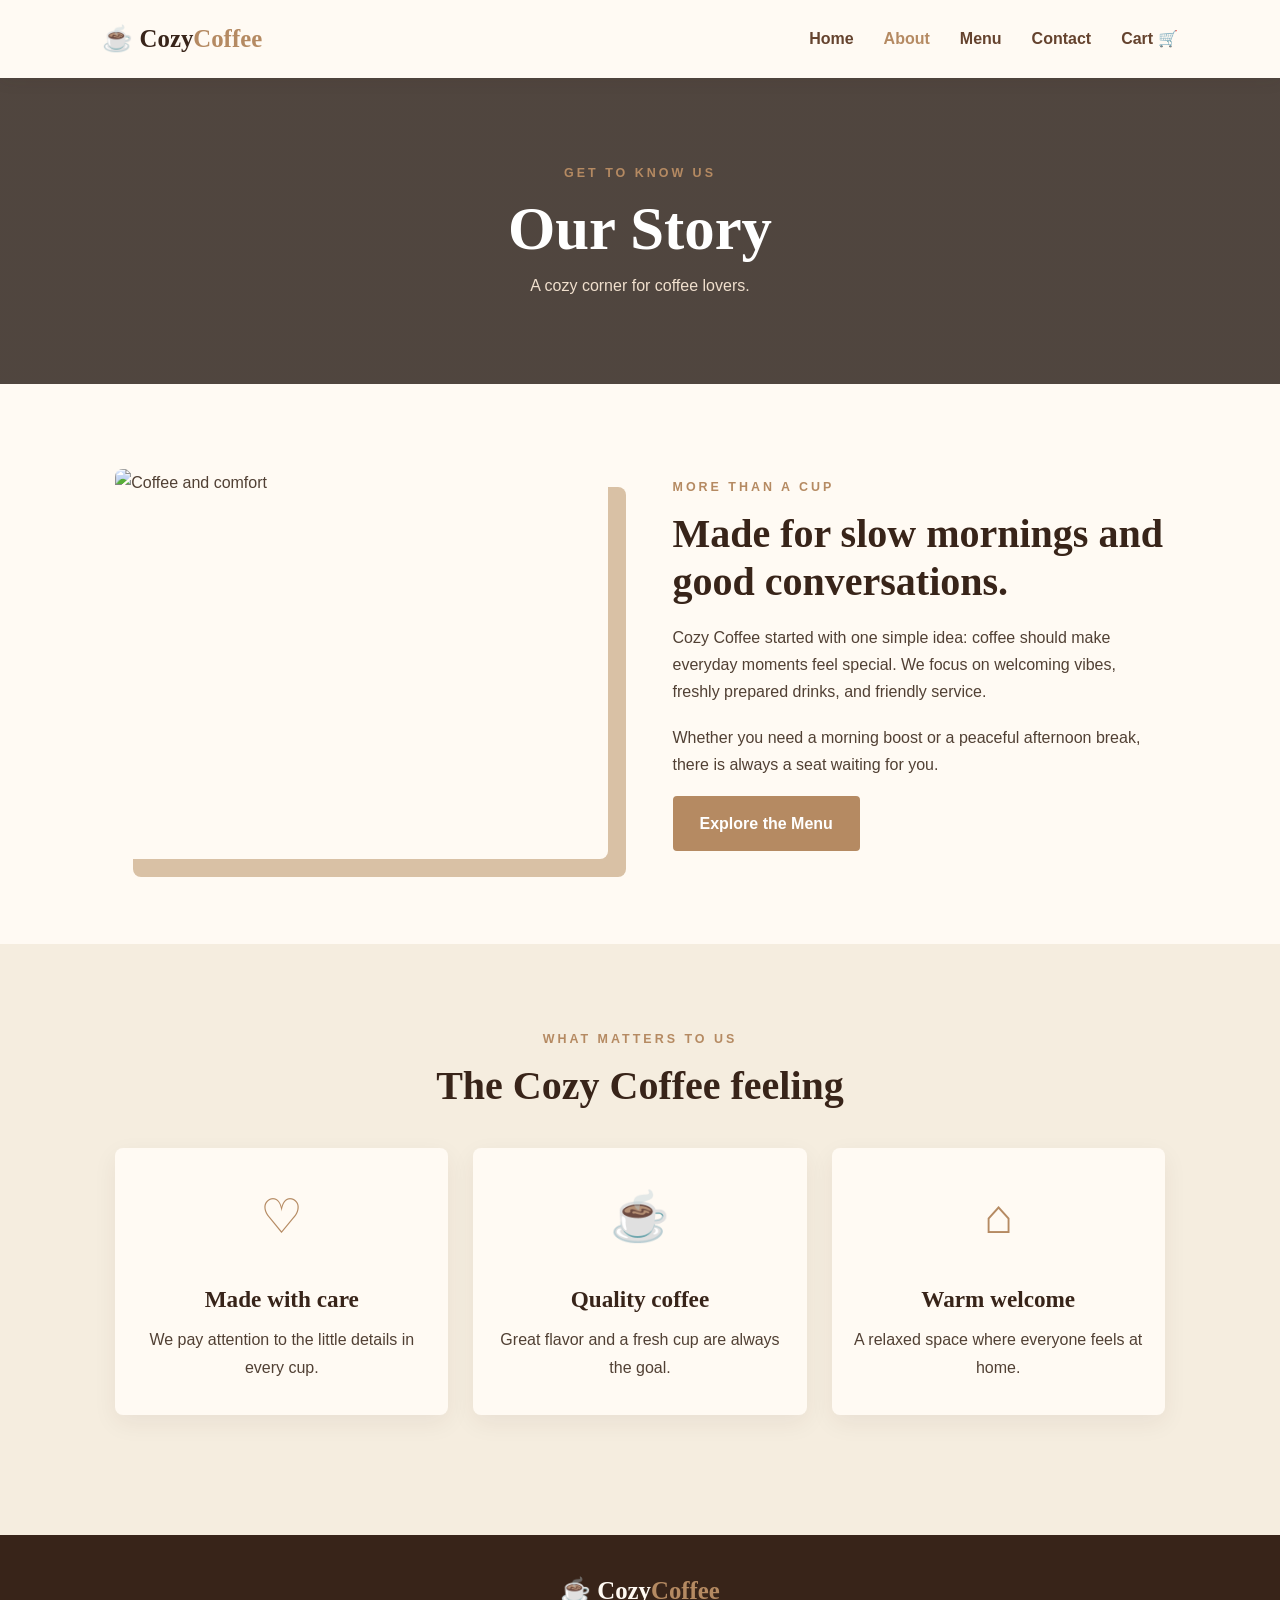
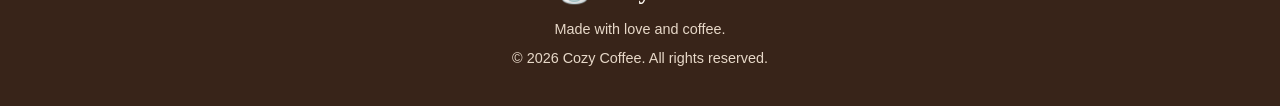
==== about.html @ d35c2334 "Add files via upload" ====
<!DOCTYPE html><html lang="en"><head><meta charset="UTF-8"><meta name="viewport" content="width=device-width, initial-scale=1.0"><title>About | Cozy Coffee</title><link rel="stylesheet" href="style.css"><script src="script.js" defer></script></head><body><header class="site-header"><a class="logo" href="index.html">☕ Cozy<span>Coffee</span></a><button class="menu-btn" id="menuBtn" aria-label="Open menu" aria-expanded="false">☰</button><nav class="nav-links" id="navLinks"><a href="index.html">Home</a><a class="active" href="about.html">About</a><a href="services.html">Menu</a><a href="contact.html">Contact</a><a href="cart.html">Cart 🛒</a></nav></header><main><section class="page-hero"><p class="eyebrow">GET TO KNOW US</p><h1>Our Story</h1><p>A cozy corner for coffee lovers.</p></section><section class="section about-preview"><div class="image-frame"><img src="images/coffee-shop.jpg" alt="Coffee and comfort"></div><div><p class="eyebrow">MORE THAN A CUP</p><h2>Made for slow mornings and good conversations.</h2><p>Cozy Coffee started with one simple idea: coffee should make everyday moments feel special. We focus on welcoming vibes, freshly prepared drinks, and friendly service.</p><p>Whether you need a morning boost or a peaceful afternoon break, there is always a seat waiting for you.</p><a class="btn" href="services.html">Explore the Menu</a></div></section><section class="section values"><div class="section-heading"><p class="eyebrow">WHAT MATTERS TO US</p><h2>The Cozy Coffee feeling</h2></div><div class="cards"><article class="coffee-card value-card"><div class="value-icon">♡</div><div class="card-body"><h3>Made with care</h3><p>We pay attention to the little details in every cup.</p></div></article><article class="coffee-card value-card"><div class="value-icon">☕</div><div class="card-body"><h3>Quality coffee</h3><p>Great flavor and a fresh cup are always the goal.</p></div></article><article class="coffee-card value-card"><div class="value-icon">⌂</div><div class="card-body"><h3>Warm welcome</h3><p>A relaxed space where everyone feels at home.</p></div></article></div></section></main><footer class="footer"><a class="logo" href="index.html">☕ Cozy<span>Coffee</span></a><p>Made with love and coffee.</p><p>© <span class="year"></span> Cozy Coffee. All rights reserved.</p></footer></body></html>
---- style.css ----
*{box-sizing:border-box;margin:0;padding:0} :root{--dark:#382419;--brown:#65432e;--coffee:#896548;--caramel:#b58a62;--latte:#d9c1a5;--cream:#f5eddf;--white:#fffaf3;--text:#514034}html{scroll-behavior:smooth}body{font-family:Arial,Helvetica,sans-serif;background:var(--white);color:var(--text);line-height:1.7}.site-header{height:78px;padding:0 8%;display:flex;align-items:center;justify-content:space-between;background:var(--white);position:sticky;top:0;z-index:10;box-shadow:0 3px 16px #38241912}.logo{font-family:Georgia,serif;font-size:1.55rem;font-weight:bold;color:var(--dark);text-decoration:none}.logo span{color:var(--caramel)}.nav-links{display:flex;gap:30px}.nav-links a{color:var(--brown);text-decoration:none;font-weight:600;transition:.2s}.nav-links a:hover,.nav-links a.active{color:var(--caramel)}.menu-btn{display:none;border:0;background:none;color:var(--dark);font-size:1.8rem;cursor:pointer}.hero{min-height:590px;position:relative;overflow:hidden;background:#382419;display:flex;align-items:center;padding:70px 10%;color:#fffaf3}.hero::before{content:'';position:absolute;inset:0;background:linear-gradient(90deg,#21150fdb,#21150f45);z-index:1}.hero-image{position:absolute;inset:0;width:100%;height:100%;object-fit:cover;object-position:center;display:block}.hero-content{position:relative;z-index:2;max-width:600px}.eyebrow{color:var(--caramel);font-weight:bold;letter-spacing:3px;font-size:.78rem;margin-bottom:12px}.hero h1,.page-hero h1{font-family:Georgia,serif;font-size:clamp(3rem,7vw,5.4rem);line-height:1.08;margin-bottom:22px}.hero-content>p:not(.eyebrow){font-size:1.1rem;max-width:450px;margin-bottom:28px;color:#f5e9db}.btn{display:inline-block;background:var(--caramel);color:#fff;text-decoration:none;border:2px solid var(--caramel);padding:12px 25px;border-radius:4px;font-weight:bold;cursor:pointer;transition:.2s}.btn:hover{background:var(--brown);border-color:var(--brown);transform:translateY(-2px)}.section{padding:85px 9%;}.about-preview{display:grid;grid-template-columns:1fr 1fr;gap:65px;align-items:center}.image-frame{height:390px;overflow:hidden;border-radius:8px;box-shadow:18px 18px 0 var(--latte)}.image-frame img{width:100%;height:100%;object-fit:cover}.about-preview h2,.section-heading h2,.contact-strip h2,.contact-info h2{font-family:Georgia,serif;font-size:2.5rem;color:var(--dark);line-height:1.2;margin-bottom:18px}.about-preview p:not(.eyebrow){margin-bottom:18px}.text-link{color:var(--brown);font-weight:bold;text-decoration:none;border-bottom:1px solid var(--caramel)}.menu-section{background:var(--cream);text-align:center}.section-heading{text-align:center;margin-bottom:38px}.section-heading>p:last-child{margin-top:8px}.cards{display:grid;grid-template-columns:repeat(3,1fr);gap:25px;margin-bottom:35px}.coffee-card{background:var(--white);border-radius:8px;overflow:hidden;text-align:left;box-shadow:0 8px 25px #38241910;transition:.25s}.coffee-card:hover{transform:translateY(-6px);box-shadow:0 13px 30px #3824191c}.coffee-card img{width:100%;height:220px;object-fit:cover;display:block}.card-body{padding:22px}.card-body h3{font-family:Georgia,serif;color:var(--dark);font-size:1.45rem;margin-bottom:7px}.card-body p{margin-bottom:12px}.card-body strong{color:var(--coffee);font-size:.9rem}.btn-outline{background:transparent;color:var(--brown)}.btn-outline:hover{color:white}.coffee-banner{min-height:330px;background:linear-gradient(#21150f9c,#21150f9c),url('images/coffee-shop.jpg') center/cover;display:flex;align-items:center;justify-content:center;text-align:center;color:white;padding:60px 20px}.coffee-banner h2{font-family:Georgia,serif;font-size:3rem;margin-bottom:8px}.coffee-banner p:last-child{color:#f5e9db}.contact-strip{padding:55px 9%;display:flex;align-items:center;justify-content:space-between;gap:25px;background:#eadbc8}.contact-strip h2{font-size:2rem;margin-bottom:5px}.contact-strip p{margin:0}.footer{background:var(--dark);color:#e7d8c8;text-align:center;padding:35px 20px}.footer .logo{color:var(--white)}.footer p{font-size:.9rem;margin-top:5px}.page-hero{background:linear-gradient(#21150fc9,#21150fc9),url('images/hero-coffee.jpg') center/cover;text-align:center;color:white;padding:85px 20px}.page-hero h1{font-size:3.8rem;margin-bottom:10px}.page-hero>p:last-child{color:#f0dfcd}.values{background:var(--cream)}.value-card{text-align:center;padding-top:28px}.value-icon{font-size:3rem;color:var(--caramel)}.menu-grid{grid-template-columns:repeat(3,1fr)}.contact-layout{display:grid;grid-template-columns:1fr 1fr;gap:55px;align-items:start}.contact-info img{width:100%;height:240px;object-fit:cover;border-radius:8px;margin-bottom:25px}.contact-info h2{font-size:2rem}.contact-form{background:var(--cream);padding:30px;border-radius:8px}.contact-form h2{font-family:Georgia,serif;color:var(--dark);font-size:2rem;margin-bottom:18px}.contact-form label{display:block;font-weight:bold;margin:12px 0 5px}.contact-form input,.contact-form textarea{width:100%;padding:12px;border:1px solid #cbb69e;border-radius:4px;background:var(--white);font:inherit;color:var(--text)}.contact-form input:focus,.contact-form textarea:focus{outline:2px solid var(--caramel);border-color:transparent}.contact-form .btn{margin-top:18px}.form-message{margin-top:12px;font-weight:bold}.form-note{font-size:.78rem;color:#806b58;margin-top:12px}.form-message.success{color:#426b3e}.form-message.error{color:#a23c2c}@media(max-width:800px){.site-header{padding:0 5%}.menu-btn{display:block}.nav-links{display:none;position:absolute;top:78px;left:0;width:100%;background:var(--white);padding:20px 5%;flex-direction:column;gap:15px;box-shadow:0 8px 15px #38241918}.nav-links.active{display:flex}.about-preview,.contact-layout{grid-template-columns:1fr;gap:40px}.cards,.menu-grid{grid-template-columns:repeat(2,1fr)}.hero{min-height:520px;padding:60px 7%}.section{padding:65px 7%}}@media(max-width:560px){.cards,.menu-grid{grid-template-columns:1fr}.hero{min-height:480px}.hero h1{font-size:3.3rem}.page-hero h1{font-size:2.8rem}.about-preview h2,.section-heading h2{font-size:2rem}.image-frame{height:280px}.contact-strip{align-items:flex-start;flex-direction:column}.coffee-banner h2{font-size:2.4rem}.contact-form{padding:22px}}
/* Menu prices and shopping cart */
.price{display:block;color:var(--dark)!important;font-size:1.12rem!important;margin:12px 0 14px}
.add-cart-btn{font:inherit;font-size:.92rem;padding:10px 17px;width:100%}
.cart-section{display:grid;grid-template-columns:minmax(0,1.7fr) minmax(260px,1fr);gap:30px;align-items:start}
.cart-items{display:grid;gap:16px}
.cart-item{display:grid;grid-template-columns:105px 1fr auto;gap:18px;align-items:center;background:var(--cream);padding:16px;border-radius:8px}
.cart-item img{width:105px;height:95px;object-fit:cover;border-radius:6px}
.cart-item h3{font-family:Georgia,serif;color:var(--dark);font-size:1.2rem}
.cart-item p{margin:4px 0;color:var(--coffee);font-weight:bold}
.quantity-controls{display:flex;align-items:center;gap:10px;margin-top:8px}
.quantity-controls button,.remove-btn{border:1px solid var(--latte);background:var(--white);color:var(--dark);border-radius:4px;padding:4px 10px;cursor:pointer;font:inherit}
.remove-btn{color:#9b382b;margin-top:8px}
.cart-summary{background:var(--cream);padding:25px;border-radius:8px;position:sticky;top:100px}
.cart-summary h2{font-family:Georgia,serif;color:var(--dark);font-size:1.6rem;margin-bottom:18px}
.summary-line{display:flex;justify-content:space-between;gap:12px;padding:10px 0;border-bottom:1px solid var(--latte)}
.total-line{font-size:1.15rem;color:var(--dark);border:0;margin-top:8px}
.checkout-btn{width:100%;margin-top:14px}
.continue-link{display:block;text-align:center;color:var(--brown);margin-top:15px;font-weight:bold;text-decoration:none}
.empty-cart{text-align:center;background:var(--cream);padding:45px 20px;border-radius:8px}
.empty-cart h2{font-family:Georgia,serif;color:var(--dark);margin-bottom:8px}
.empty-cart .btn{margin-top:18px}
@media(max-width:800px){.cart-section{grid-template-columns:1fr}.cart-summary{position:static}}
@media(max-width:560px){.cart-item{grid-template-columns:78px 1fr;gap:12px}.cart-item img{width:78px;height:78px}.cart-item .item-actions{grid-column:2}}
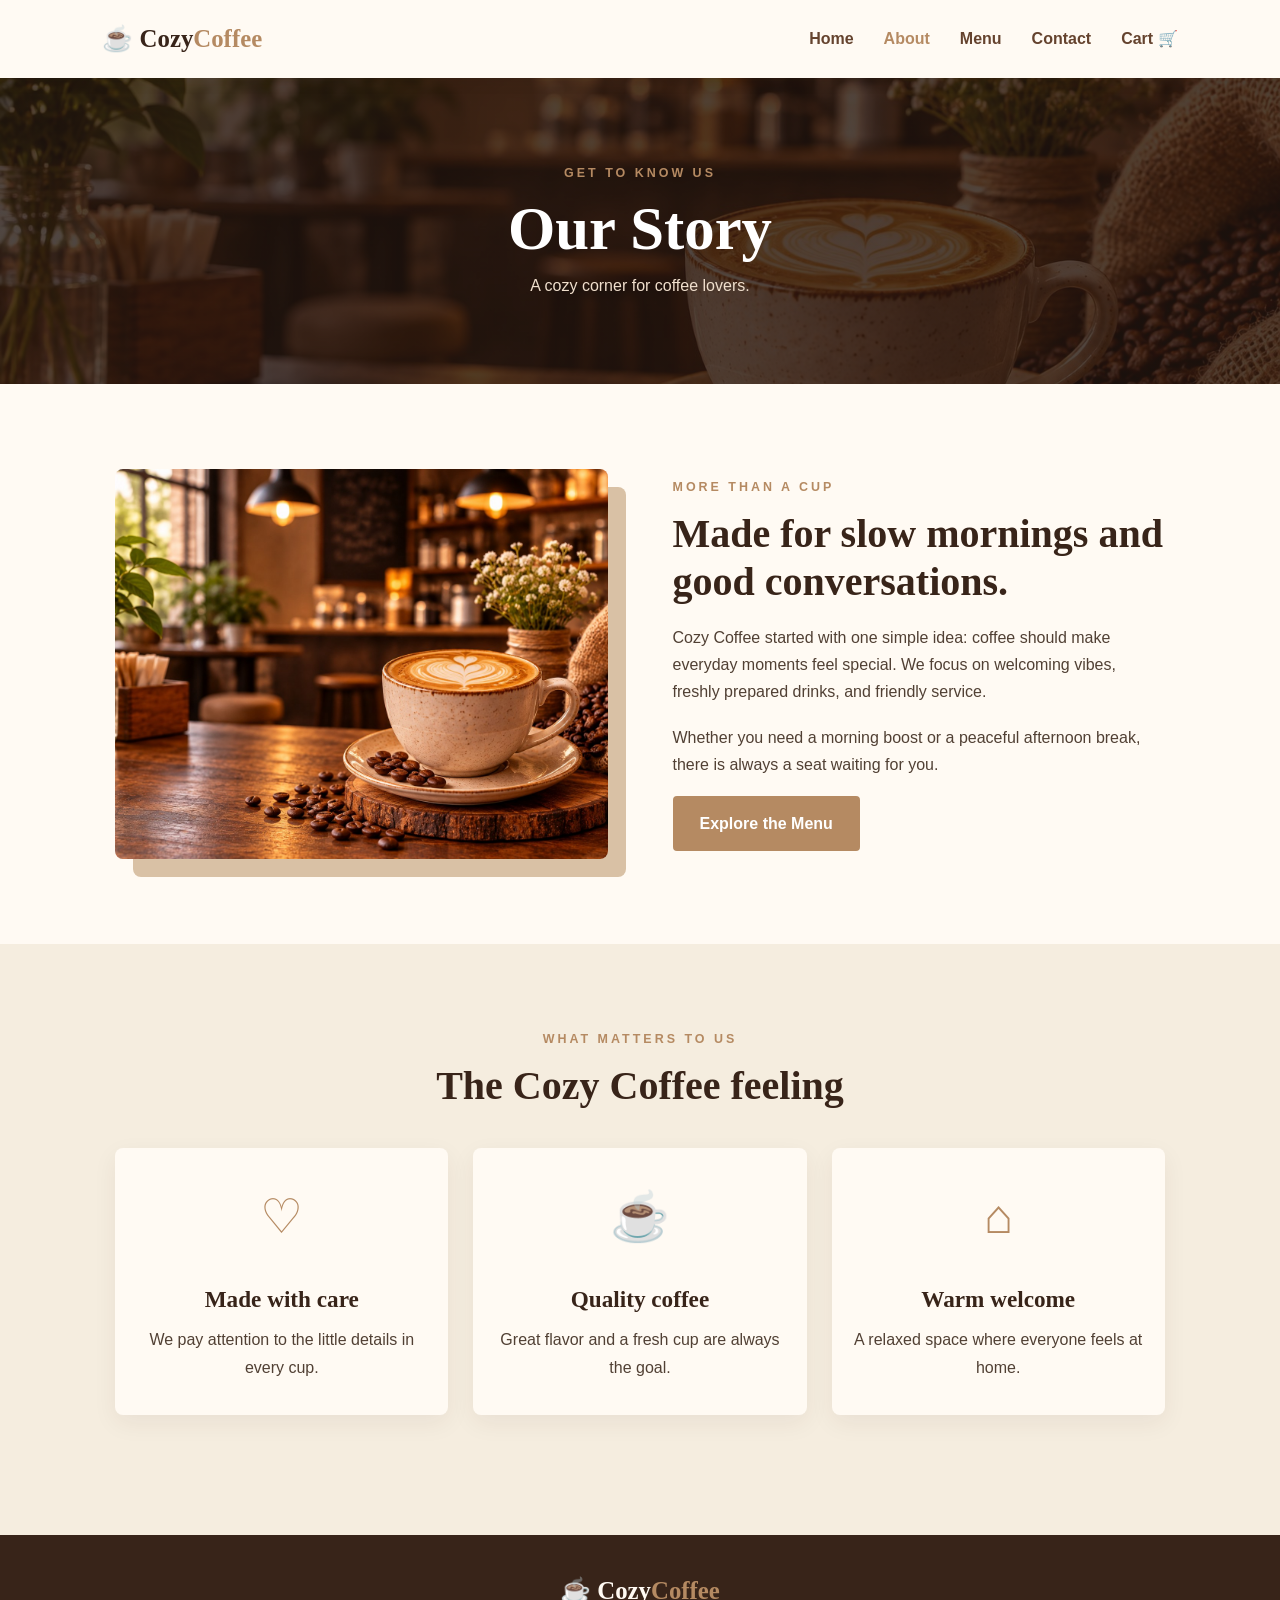
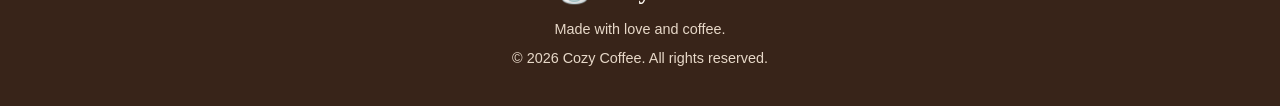
==== commit 345c0cc6: "Fix image source in about.html Updated image source in about.html for consistency." ====
--- a/about.html
+++ b/about.html
@@ -1 +1 @@
-<!DOCTYPE html><html lang="en"><head><meta charset="UTF-8"><meta name="viewport" content="width=device-width, initial-scale=1.0"><title>About | Cozy Coffee</title><link rel="stylesheet" href="style.css"><script src="script.js" defer></script></head><body><header class="site-header"><a class="logo" href="index.html">☕ Cozy<span>Coffee</span></a><button class="menu-btn" id="menuBtn" aria-label="Open menu" aria-expanded="false">☰</button><nav class="nav-links" id="navLinks"><a href="index.html">Home</a><a class="active" href="about.html">About</a><a href="services.html">Menu</a><a href="contact.html">Contact</a><a href="cart.html">Cart 🛒</a></nav></header><main><section class="page-hero"><p class="eyebrow">GET TO KNOW US</p><h1>Our Story</h1><p>A cozy corner for coffee lovers.</p></section><section class="section about-preview"><div class="image-frame"><img src="images/coffee-shop.jpg" alt="Coffee and comfort"></div><div><p class="eyebrow">MORE THAN A CUP</p><h2>Made for slow mornings and good conversations.</h2><p>Cozy Coffee started with one simple idea: coffee should make everyday moments feel special. We focus on welcoming vibes, freshly prepared drinks, and friendly service.</p><p>Whether you need a morning boost or a peaceful afternoon break, there is always a seat waiting for you.</p><a class="btn" href="services.html">Explore the Menu</a></div></section><section class="section values"><div class="section-heading"><p class="eyebrow">WHAT MATTERS TO US</p><h2>The Cozy Coffee feeling</h2></div><div class="cards"><article class="coffee-card value-card"><div class="value-icon">♡</div><div class="card-body"><h3>Made with care</h3><p>We pay attention to the little details in every cup.</p></div></article><article class="coffee-card value-card"><div class="value-icon">☕</div><div class="card-body"><h3>Quality coffee</h3><p>Great flavor and a fresh cup are always the goal.</p></div></article><article class="coffee-card value-card"><div class="value-icon">⌂</div><div class="card-body"><h3>Warm welcome</h3><p>A relaxed space where everyone feels at home.</p></div></article></div></section></main><footer class="footer"><a class="logo" href="index.html">☕ Cozy<span>Coffee</span></a><p>Made with love and coffee.</p><p>© <span class="year"></span> Cozy Coffee. All rights reserved.</p></footer></body></html>+<!DOCTYPE html><html lang="en"><head><meta charset="UTF-8"><meta name="viewport" content="width=device-width, initial-scale=1.0"><title>About | Cozy Coffee</title><link rel="stylesheet" href="style.css"><script src="script.js" defer></script></head><body><header class="site-header"><a class="logo" href="index.html">☕ Cozy<span>Coffee</span></a><button class="menu-btn" id="menuBtn" aria-label="Open menu" aria-expanded="false">☰</button><nav class="nav-links" id="navLinks"><a href="index.html">Home</a><a class="active" href="about.html">About</a><a href="services.html">Menu</a><a href="contact.html">Contact</a><a href="cart.html">Cart 🛒</a></nav></header><main><section class="page-hero"><p class="eyebrow">GET TO KNOW US</p><h1>Our Story</h1><p>A cozy corner for coffee lovers.</p></section><section class="section about-preview"><div class="image-frame"><img src="coffee-shop.jpg" alt="Coffee and comfort"></div><div><p class="eyebrow">MORE THAN A CUP</p><h2>Made for slow mornings and good conversations.</h2><p>Cozy Coffee started with one simple idea: coffee should make everyday moments feel special. We focus on welcoming vibes, freshly prepared drinks, and friendly service.</p><p>Whether you need a morning boost or a peaceful afternoon break, there is always a seat waiting for you.</p><a class="btn" href="services.html">Explore the Menu</a></div></section><section class="section values"><div class="section-heading"><p class="eyebrow">WHAT MATTERS TO US</p><h2>The Cozy Coffee feeling</h2></div><div class="cards"><article class="coffee-card value-card"><div class="value-icon">♡</div><div class="card-body"><h3>Made with care</h3><p>We pay attention to the little details in every cup.</p></div></article><article class="coffee-card value-card"><div class="value-icon">☕</div><div class="card-body"><h3>Quality coffee</h3><p>Great flavor and a fresh cup are always the goal.</p></div></article><article class="coffee-card value-card"><div class="value-icon">⌂</div><div class="card-body"><h3>Warm welcome</h3><p>A relaxed space where everyone feels at home.</p></div></article></div></section></main><footer class="footer"><a class="logo" href="index.html">☕ Cozy<span>Coffee</span></a><p>Made with love and coffee.</p><p>© <span class="year"></span> Cozy Coffee. All rights reserved.</p></footer></body></html>
--- a/style.css
+++ b/style.css
@@ -1,24 +1,715 @@
-*{box-sizing:border-box;margin:0;padding:0} :root{--dark:#382419;--brown:#65432e;--coffee:#896548;--caramel:#b58a62;--latte:#d9c1a5;--cream:#f5eddf;--white:#fffaf3;--text:#514034}html{scroll-behavior:smooth}body{font-family:Arial,Helvetica,sans-serif;background:var(--white);color:var(--text);line-height:1.7}.site-header{height:78px;padding:0 8%;display:flex;align-items:center;justify-content:space-between;background:var(--white);position:sticky;top:0;z-index:10;box-shadow:0 3px 16px #38241912}.logo{font-family:Georgia,serif;font-size:1.55rem;font-weight:bold;color:var(--dark);text-decoration:none}.logo span{color:var(--caramel)}.nav-links{display:flex;gap:30px}.nav-links a{color:var(--brown);text-decoration:none;font-weight:600;transition:.2s}.nav-links a:hover,.nav-links a.active{color:var(--caramel)}.menu-btn{display:none;border:0;background:none;color:var(--dark);font-size:1.8rem;cursor:pointer}.hero{min-height:590px;position:relative;overflow:hidden;background:#382419;display:flex;align-items:center;padding:70px 10%;color:#fffaf3}.hero::before{content:'';position:absolute;inset:0;background:linear-gradient(90deg,#21150fdb,#21150f45);z-index:1}.hero-image{position:absolute;inset:0;width:100%;height:100%;object-fit:cover;object-position:center;display:block}.hero-content{position:relative;z-index:2;max-width:600px}.eyebrow{color:var(--caramel);font-weight:bold;letter-spacing:3px;font-size:.78rem;margin-bottom:12px}.hero h1,.page-hero h1{font-family:Georgia,serif;font-size:clamp(3rem,7vw,5.4rem);line-height:1.08;margin-bottom:22px}.hero-content>p:not(.eyebrow){font-size:1.1rem;max-width:450px;margin-bottom:28px;color:#f5e9db}.btn{display:inline-block;background:var(--caramel);color:#fff;text-decoration:none;border:2px solid var(--caramel);padding:12px 25px;border-radius:4px;font-weight:bold;cursor:pointer;transition:.2s}.btn:hover{background:var(--brown);border-color:var(--brown);transform:translateY(-2px)}.section{padding:85px 9%;}.about-preview{display:grid;grid-template-columns:1fr 1fr;gap:65px;align-items:center}.image-frame{height:390px;overflow:hidden;border-radius:8px;box-shadow:18px 18px 0 var(--latte)}.image-frame img{width:100%;height:100%;object-fit:cover}.about-preview h2,.section-heading h2,.contact-strip h2,.contact-info h2{font-family:Georgia,serif;font-size:2.5rem;color:var(--dark);line-height:1.2;margin-bottom:18px}.about-preview p:not(.eyebrow){margin-bottom:18px}.text-link{color:var(--brown);font-weight:bold;text-decoration:none;border-bottom:1px solid var(--caramel)}.menu-section{background:var(--cream);text-align:center}.section-heading{text-align:center;margin-bottom:38px}.section-heading>p:last-child{margin-top:8px}.cards{display:grid;grid-template-columns:repeat(3,1fr);gap:25px;margin-bottom:35px}.coffee-card{background:var(--white);border-radius:8px;overflow:hidden;text-align:left;box-shadow:0 8px 25px #38241910;transition:.25s}.coffee-card:hover{transform:translateY(-6px);box-shadow:0 13px 30px #3824191c}.coffee-card img{width:100%;height:220px;object-fit:cover;display:block}.card-body{padding:22px}.card-body h3{font-family:Georgia,serif;color:var(--dark);font-size:1.45rem;margin-bottom:7px}.card-body p{margin-bottom:12px}.card-body strong{color:var(--coffee);font-size:.9rem}.btn-outline{background:transparent;color:var(--brown)}.btn-outline:hover{color:white}.coffee-banner{min-height:330px;background:linear-gradient(#21150f9c,#21150f9c),url('images/coffee-shop.jpg') center/cover;display:flex;align-items:center;justify-content:center;text-align:center;color:white;padding:60px 20px}.coffee-banner h2{font-family:Georgia,serif;font-size:3rem;margin-bottom:8px}.coffee-banner p:last-child{color:#f5e9db}.contact-strip{padding:55px 9%;display:flex;align-items:center;justify-content:space-between;gap:25px;background:#eadbc8}.contact-strip h2{font-size:2rem;margin-bottom:5px}.contact-strip p{margin:0}.footer{background:var(--dark);color:#e7d8c8;text-align:center;padding:35px 20px}.footer .logo{color:var(--white)}.footer p{font-size:.9rem;margin-top:5px}.page-hero{background:linear-gradient(#21150fc9,#21150fc9),url('images/hero-coffee.jpg') center/cover;text-align:center;color:white;padding:85px 20px}.page-hero h1{font-size:3.8rem;margin-bottom:10px}.page-hero>p:last-child{color:#f0dfcd}.values{background:var(--cream)}.value-card{text-align:center;padding-top:28px}.value-icon{font-size:3rem;color:var(--caramel)}.menu-grid{grid-template-columns:repeat(3,1fr)}.contact-layout{display:grid;grid-template-columns:1fr 1fr;gap:55px;align-items:start}.contact-info img{width:100%;height:240px;object-fit:cover;border-radius:8px;margin-bottom:25px}.contact-info h2{font-size:2rem}.contact-form{background:var(--cream);padding:30px;border-radius:8px}.contact-form h2{font-family:Georgia,serif;color:var(--dark);font-size:2rem;margin-bottom:18px}.contact-form label{display:block;font-weight:bold;margin:12px 0 5px}.contact-form input,.contact-form textarea{width:100%;padding:12px;border:1px solid #cbb69e;border-radius:4px;background:var(--white);font:inherit;color:var(--text)}.contact-form input:focus,.contact-form textarea:focus{outline:2px solid var(--caramel);border-color:transparent}.contact-form .btn{margin-top:18px}.form-message{margin-top:12px;font-weight:bold}.form-note{font-size:.78rem;color:#806b58;margin-top:12px}.form-message.success{color:#426b3e}.form-message.error{color:#a23c2c}@media(max-width:800px){.site-header{padding:0 5%}.menu-btn{display:block}.nav-links{display:none;position:absolute;top:78px;left:0;width:100%;background:var(--white);padding:20px 5%;flex-direction:column;gap:15px;box-shadow:0 8px 15px #38241918}.nav-links.active{display:flex}.about-preview,.contact-layout{grid-template-columns:1fr;gap:40px}.cards,.menu-grid{grid-template-columns:repeat(2,1fr)}.hero{min-height:520px;padding:60px 7%}.section{padding:65px 7%}}@media(max-width:560px){.cards,.menu-grid{grid-template-columns:1fr}.hero{min-height:480px}.hero h1{font-size:3.3rem}.page-hero h1{font-size:2.8rem}.about-preview h2,.section-heading h2{font-size:2rem}.image-frame{height:280px}.contact-strip{align-items:flex-start;flex-direction:column}.coffee-banner h2{font-size:2.4rem}.contact-form{padding:22px}}
-/* Menu prices and shopping cart */
-.price{display:block;color:var(--dark)!important;font-size:1.12rem!important;margin:12px 0 14px}
-.add-cart-btn{font:inherit;font-size:.92rem;padding:10px 17px;width:100%}
-.cart-section{display:grid;grid-template-columns:minmax(0,1.7fr) minmax(260px,1fr);gap:30px;align-items:start}
-.cart-items{display:grid;gap:16px}
-.cart-item{display:grid;grid-template-columns:105px 1fr auto;gap:18px;align-items:center;background:var(--cream);padding:16px;border-radius:8px}
-.cart-item img{width:105px;height:95px;object-fit:cover;border-radius:6px}
-.cart-item h3{font-family:Georgia,serif;color:var(--dark);font-size:1.2rem}
-.cart-item p{margin:4px 0;color:var(--coffee);font-weight:bold}
-.quantity-controls{display:flex;align-items:center;gap:10px;margin-top:8px}
-.quantity-controls button,.remove-btn{border:1px solid var(--latte);background:var(--white);color:var(--dark);border-radius:4px;padding:4px 10px;cursor:pointer;font:inherit}
-.remove-btn{color:#9b382b;margin-top:8px}
-.cart-summary{background:var(--cream);padding:25px;border-radius:8px;position:sticky;top:100px}
-.cart-summary h2{font-family:Georgia,serif;color:var(--dark);font-size:1.6rem;margin-bottom:18px}
-.summary-line{display:flex;justify-content:space-between;gap:12px;padding:10px 0;border-bottom:1px solid var(--latte)}
-.total-line{font-size:1.15rem;color:var(--dark);border:0;margin-top:8px}
-.checkout-btn{width:100%;margin-top:14px}
-.continue-link{display:block;text-align:center;color:var(--brown);margin-top:15px;font-weight:bold;text-decoration:none}
-.empty-cart{text-align:center;background:var(--cream);padding:45px 20px;border-radius:8px}
-.empty-cart h2{font-family:Georgia,serif;color:var(--dark);margin-bottom:8px}
-.empty-cart .btn{margin-top:18px}
-@media(max-width:800px){.cart-section{grid-template-columns:1fr}.cart-summary{position:static}}
-@media(max-width:560px){.cart-item{grid-template-columns:78px 1fr;gap:12px}.cart-item img{width:78px;height:78px}.cart-item .item-actions{grid-column:2}}
+* {
+    box-sizing: border-box;
+    margin: 0;
+    padding: 0;
+}
+
+:root {
+    --dark: #382419;
+    --brown: #65432e;
+    --coffee: #896548;
+    --caramel: #b58a62;
+    --latte: #d9c1a5;
+    --cream: #f5eddf;
+    --white: #fffaf3;
+    --text: #514034;
+}
+
+html {
+    scroll-behavior: smooth;
+}
+
+body {
+    font-family: Arial, Helvetica, sans-serif;
+    background: var(--white);
+    color: var(--text);
+    line-height: 1.7;
+}
+
+/* HEADER */
+
+.site-header {
+    min-height: 78px;
+    padding: 0 8%;
+    display: flex;
+    align-items: center;
+    justify-content: space-between;
+    background: var(--white);
+    position: sticky;
+    top: 0;
+    z-index: 100;
+    box-shadow: 0 3px 16px #38241912;
+}
+
+.logo {
+    font-family: Georgia, serif;
+    font-size: 1.55rem;
+    font-weight: bold;
+    color: var(--dark);
+    text-decoration: none;
+}
+
+.logo span {
+    color: var(--caramel);
+}
+
+.nav-links {
+    display: flex;
+    gap: 30px;
+}
+
+.nav-links a {
+    color: var(--brown);
+    text-decoration: none;
+    font-weight: 600;
+    transition: .2s;
+}
+
+.nav-links a:hover,
+.nav-links a.active {
+    color: var(--caramel);
+}
+
+.menu-btn {
+    display: none;
+    border: 0;
+    background: none;
+    color: var(--dark);
+    font-size: 1.8rem;
+    cursor: pointer;
+}
+
+/* HERO */
+
+.hero {
+    min-height: 590px;
+    position: relative;
+    overflow: hidden;
+    background: var(--dark);
+    display: flex;
+    align-items: center;
+    padding: 70px 10%;
+    color: var(--white);
+}
+
+.hero::before {
+    content: '';
+    position: absolute;
+    inset: 0;
+    background: linear-gradient(
+        90deg,
+        #21150fdb,
+        #21150f45
+    );
+    z-index: 1;
+}
+
+.hero-image {
+    position: absolute;
+    inset: 0;
+    width: 100%;
+    height: 100%;
+    object-fit: cover;
+    object-position: center;
+    display: block;
+}
+
+.hero-content {
+    position: relative;
+    z-index: 2;
+    max-width: 600px;
+}
+
+.eyebrow {
+    color: var(--caramel);
+    font-weight: bold;
+    letter-spacing: 3px;
+    font-size: .78rem;
+    margin-bottom: 12px;
+}
+
+.hero h1,
+.page-hero h1 {
+    font-family: Georgia, serif;
+    font-size: clamp(3rem, 7vw, 5.4rem);
+    line-height: 1.08;
+    margin-bottom: 22px;
+}
+
+/* BUTTONS */
+
+.btn {
+    display: inline-block;
+    background: var(--caramel);
+    color: white;
+    text-decoration: none;
+    border: 2px solid var(--caramel);
+    padding: 12px 25px;
+    border-radius: 4px;
+    font-weight: bold;
+    cursor: pointer;
+    transition: .2s;
+}
+
+.btn:hover {
+    background: var(--brown);
+    border-color: var(--brown);
+    transform: translateY(-2px);
+}
+
+.btn-outline {
+    background: transparent;
+    color: var(--brown);
+}
+
+.btn-outline:hover {
+    color: white;
+}
+
+/* SECTIONS */
+
+.section {
+    padding: 85px 9%;
+}
+
+.about-preview {
+    display: grid;
+    grid-template-columns: 1fr 1fr;
+    gap: 65px;
+    align-items: center;
+}
+
+.image-frame {
+    height: 390px;
+    overflow: hidden;
+    border-radius: 8px;
+    box-shadow: 18px 18px 0 var(--latte);
+}
+
+.image-frame img {
+    width: 100%;
+    height: 100%;
+    object-fit: cover;
+}
+
+.about-preview h2,
+.section-heading h2,
+.contact-strip h2,
+.contact-info h2 {
+    font-family: Georgia, serif;
+    font-size: 2.5rem;
+    color: var(--dark);
+    line-height: 1.2;
+    margin-bottom: 18px;
+}
+
+.about-preview p:not(.eyebrow) {
+    margin-bottom: 18px;
+}
+
+.text-link {
+    color: var(--brown);
+    font-weight: bold;
+    text-decoration: none;
+    border-bottom: 1px solid var(--caramel);
+}
+
+/* MENU CARDS */
+
+.menu-section {
+    background: var(--cream);
+    text-align: center;
+}
+
+.section-heading {
+    text-align: center;
+    margin-bottom: 38px;
+}
+
+.section-heading > p:last-child {
+    margin-top: 8px;
+}
+
+.cards {
+    display: grid;
+    grid-template-columns: repeat(3, 1fr);
+    gap: 25px;
+    margin-bottom: 35px;
+}
+
+.coffee-card {
+    background: var(--white);
+    border-radius: 8px;
+    overflow: hidden;
+    text-align: left;
+    box-shadow: 0 8px 25px #38241910;
+    transition: .25s;
+}
+
+.coffee-card:hover {
+    transform: translateY(-6px);
+    box-shadow: 0 13px 30px #3824191c;
+}
+.coffee-card img {
+    width: 100%;
+    height: 220px;
+    object-fit: cover;
+    display: block;
+}
+
+.card-body {
+    padding: 22px;
+}
+
+.card-body h3 {
+    font-family: Georgia, serif;
+    color: var(--dark);
+    font-size: 1.45rem;
+    margin-bottom: 7px;
+}
+
+.card-body p {
+    margin-bottom: 12px;
+}
+
+.card-body strong {
+    color: var(--coffee);
+    font-size: .9rem;
+}
+
+/* BANNER */
+
+.coffee-banner {
+    min-height: 330px;
+    background:
+        linear-gradient(#21150f9c, #21150f9c),
+        url('coffee-shop.jpg') center/cover;
+    display: flex;
+    align-items: center;
+    justify-content: center;
+    text-align: center;
+    color: white;
+    padding: 60px 20px;
+}
+
+.coffee-banner h2 {
+    font-family: Georgia, serif;
+    font-size: 3rem;
+    margin-bottom: 8px;
+}
+
+.coffee-banner p:last-child {
+    color: #f5e9db;
+}
+
+/* CONTACT STRIP */
+
+.contact-strip {
+    padding: 55px 9%;
+    display: flex;
+    align-items: center;
+    justify-content: space-between;
+    gap: 25px;
+    background: #eadbc8;
+}
+
+.contact-strip h2 {
+    font-size: 2rem;
+    margin-bottom: 5px;
+}
+
+.contact-strip p {
+    margin: 0;
+}
+
+/* FOOTER */
+
+.footer {
+    background: var(--dark);
+    color: #e7d8c8;
+    text-align: center;
+    padding: 35px 20px;
+}
+
+.footer .logo {
+    color: var(--white);
+}
+
+.footer p {
+    font-size: .9rem;
+    margin-top: 5px;
+}
+
+/* INNER PAGES */
+
+.page-hero {
+    background:
+        linear-gradient(#21150fc9, #21150fc9),
+        url('hero-coffee.jpg') center/cover;
+    text-align: center;
+    color: white;
+    padding: 85px 20px;
+}
+
+.page-hero h1 {
+    font-size: 3.8rem;
+    margin-bottom: 10px;
+}
+
+.page-hero > p:last-child {
+    color: #f0dfcd;
+}
+
+.values {
+    background: var(--cream);
+}
+
+.value-card {
+    text-align: center;
+    padding-top: 28px;
+}
+
+.value-icon {
+    font-size: 3rem;
+    color: var(--caramel);
+}
+
+.menu-grid {
+    grid-template-columns: repeat(3, 1fr);
+}
+
+/* CONTACT PAGE */
+
+.contact-layout {
+    display: grid;
+    grid-template-columns: 1fr 1fr;
+    gap: 55px;
+    align-items: start;
+}
+
+.contact-info img {
+    width: 100%;
+    height: 240px;
+    object-fit: cover;
+    border-radius: 8px;
+    margin-bottom: 25px;
+}
+
+.contact-info h2 {
+    font-size: 2rem;
+}
+
+.contact-form {
+    background: var(--cream);
+    padding: 30px;
+    border-radius: 8px;
+}
+
+.contact-form h2 {
+    font-family: Georgia, serif;
+    color: var(--dark);
+    font-size: 2rem;
+    margin-bottom: 18px;
+}
+
+.contact-form label {
+    display: block;
+    font-weight: bold;
+    margin: 12px 0 5px;
+}
+
+.contact-form input,
+.contact-form textarea {
+    width: 100%;
+    padding: 12px;
+    border: 1px solid #cbb69e;
+    border-radius: 4px;
+    background: var(--white);
+    font: inherit;
+    color: var(--text);
+}
+
+.contact-form input:focus,
+.contact-form textarea:focus {
+    outline: 2px solid var(--caramel);
+    border-color: transparent;
+}
+
+.contact-form .btn {
+    margin-top: 18px;
+}
+
+.form-message {
+    margin-top: 12px;
+    font-weight: bold;
+}
+
+.form-note {
+    font-size: .78rem;
+    color: #806b58;
+    margin-top: 12px;
+}
+
+.form-message.success {
+    color: #426b3e;
+}
+
+.form-message.error {
+    color: #a23c2c;
+}
+
+/* MENU PRICES */
+
+.price {
+    display: block;
+    color: var(--dark) !important;
+    font-size: 1.12rem !important;
+    margin: 12px 0 14px;
+}
+
+.add-cart-btn {
+    font: inherit;
+    font-size: .92rem;
+    padding: 10px 17px;
+    width: 100%;
+}
+
+/* CART PAGE */
+
+.cart-section {
+    display: grid;
+    grid-template-columns: minmax(0, 1.7fr) minmax(260px, 1fr);
+    gap: 30px;
+    align-items: start;
+}
+
+.cart-items {
+    display: grid;
+    gap: 16px;
+}
+
+.cart-item {
+    display: grid;
+    grid-template-columns: 105px 1fr auto;
+    gap: 18px;
+    align-items: center;
+    background: var(--cream);
+    padding: 16px;
+    border-radius: 8px;
+}
+
+.cart-item img {
+    width: 105px;
+    height: 95px;
+    object-fit: cover;
+    border-radius: 6px;
+}
+
+.cart-item h3 {
+    font-family: Georgia, serif;
+    color: var(--dark);
+    font-size: 1.2rem;
+}
+
+.cart-item p {
+    margin: 4px 0;
+    color: var(--coffee);
+    font-weight: bold;
+}
+.quantity-controls {
+    display: flex;
+    align-items: center;
+    gap: 10px;
+    margin-top: 8px;
+}
+
+.quantity-controls button,
+.remove-btn {
+    border: 1px solid var(--latte);
+    background: var(--white);
+    color: var(--dark);
+    border-radius: 4px;
+    padding: 4px 10px;
+    cursor: pointer;
+    font: inherit;
+}
+
+.remove-btn {
+    color: #9b382b;
+    margin-top: 8px;
+}
+
+.cart-summary {
+    background: var(--cream);
+    padding: 25px;
+    border-radius: 8px;
+    position: sticky;
+    top: 100px;
+}
+
+.cart-summary h2 {
+    font-family: Georgia, serif;
+    color: var(--dark);
+    font-size: 1.6rem;
+    margin-bottom: 18px;
+}
+
+.summary-line {
+    display: flex;
+    justify-content: space-between;
+    gap: 12px;
+    padding: 10px 0;
+    border-bottom: 1px solid var(--latte);
+}
+
+.total-line {
+    font-size: 1.15rem;
+    color: var(--dark);
+    border: 0;
+    margin-top: 8px;
+}
+
+.checkout-btn {
+    width: 100%;
+    margin-top: 14px;
+}
+
+.continue-link {
+    display: block;
+    text-align: center;
+    color: var(--brown);
+    margin-top: 15px;
+    font-weight: bold;
+    text-decoration: none;
+}
+
+.empty-cart {
+    text-align: center;
+    background: var(--cream);
+    padding: 45px 20px;
+    border-radius: 8px;
+}
+
+.empty-cart h2 {
+    font-family: Georgia, serif;
+    color: var(--dark);
+    margin-bottom: 8px;
+}
+
+.empty-cart .btn {
+    margin-top: 18px;
+}
+
+/* RESPONSIVE DESIGN */
+
+@media (max-width: 800px) {
+
+    .site-header {
+        padding: 0 5%;
+    }
+
+    .menu-btn {
+        display: block;
+    }
+
+    .nav-links {
+        display: none;
+        position: absolute;
+        top: 78px;
+        left: 0;
+        width: 100%;
+        background: var(--white);
+        padding: 20px 5%;
+        flex-direction: column;
+        gap: 15px;
+        box-shadow: 0 8px 15px #38241918;
+    }
+
+    .nav-links.active {
+        display: flex;
+    }
+
+    .about-preview,
+    .contact-layout {
+        grid-template-columns: 1fr;
+        gap: 40px;
+    }
+
+    .cards,
+    .menu-grid {
+        grid-template-columns: repeat(2, 1fr);
+    }
+
+    .hero {
+        min-height: 520px;
+        padding: 60px 7%;
+    }
+
+    .section {
+        padding: 65px 7%;
+    }
+
+    .cart-section {
+        grid-template-columns: 1fr;
+    }
+
+    .cart-summary {
+        position: static;
+    }
+}
+
+@media (max-width: 560px) {
+
+    .cards,
+    .menu-grid {
+        grid-template-columns: 1fr;
+    }
+
+    .hero {
+        min-height: 480px;
+    }
+
+    .hero h1 {
+        font-size: 3.3rem;
+    }
+
+    .page-hero h1 {
+        font-size: 2.8rem;
+    }
+
+    .about-preview h2,
+    .section-heading h2 {
+        font-size: 2rem;
+    }
+
+    .image-frame {
+        height: 280px;
+    }
+
+    .contact-strip {
+        align-items: flex-start;
+        flex-direction: column;
+    }
+
+    .coffee-banner h2 {
+        font-size: 2.4rem;
+    }
+
+    .contact-form {
+        padding: 22px;
+    }
+
+    .cart-item {
+        grid-template-columns: 78px 1fr;
+        gap: 12px;
+    }
+
+    .cart-item img {
+        width: 78px;
+        height: 78px;
+    }
+
+    .cart-item .item-actions {
+        grid-column: 2;
+    }
+}
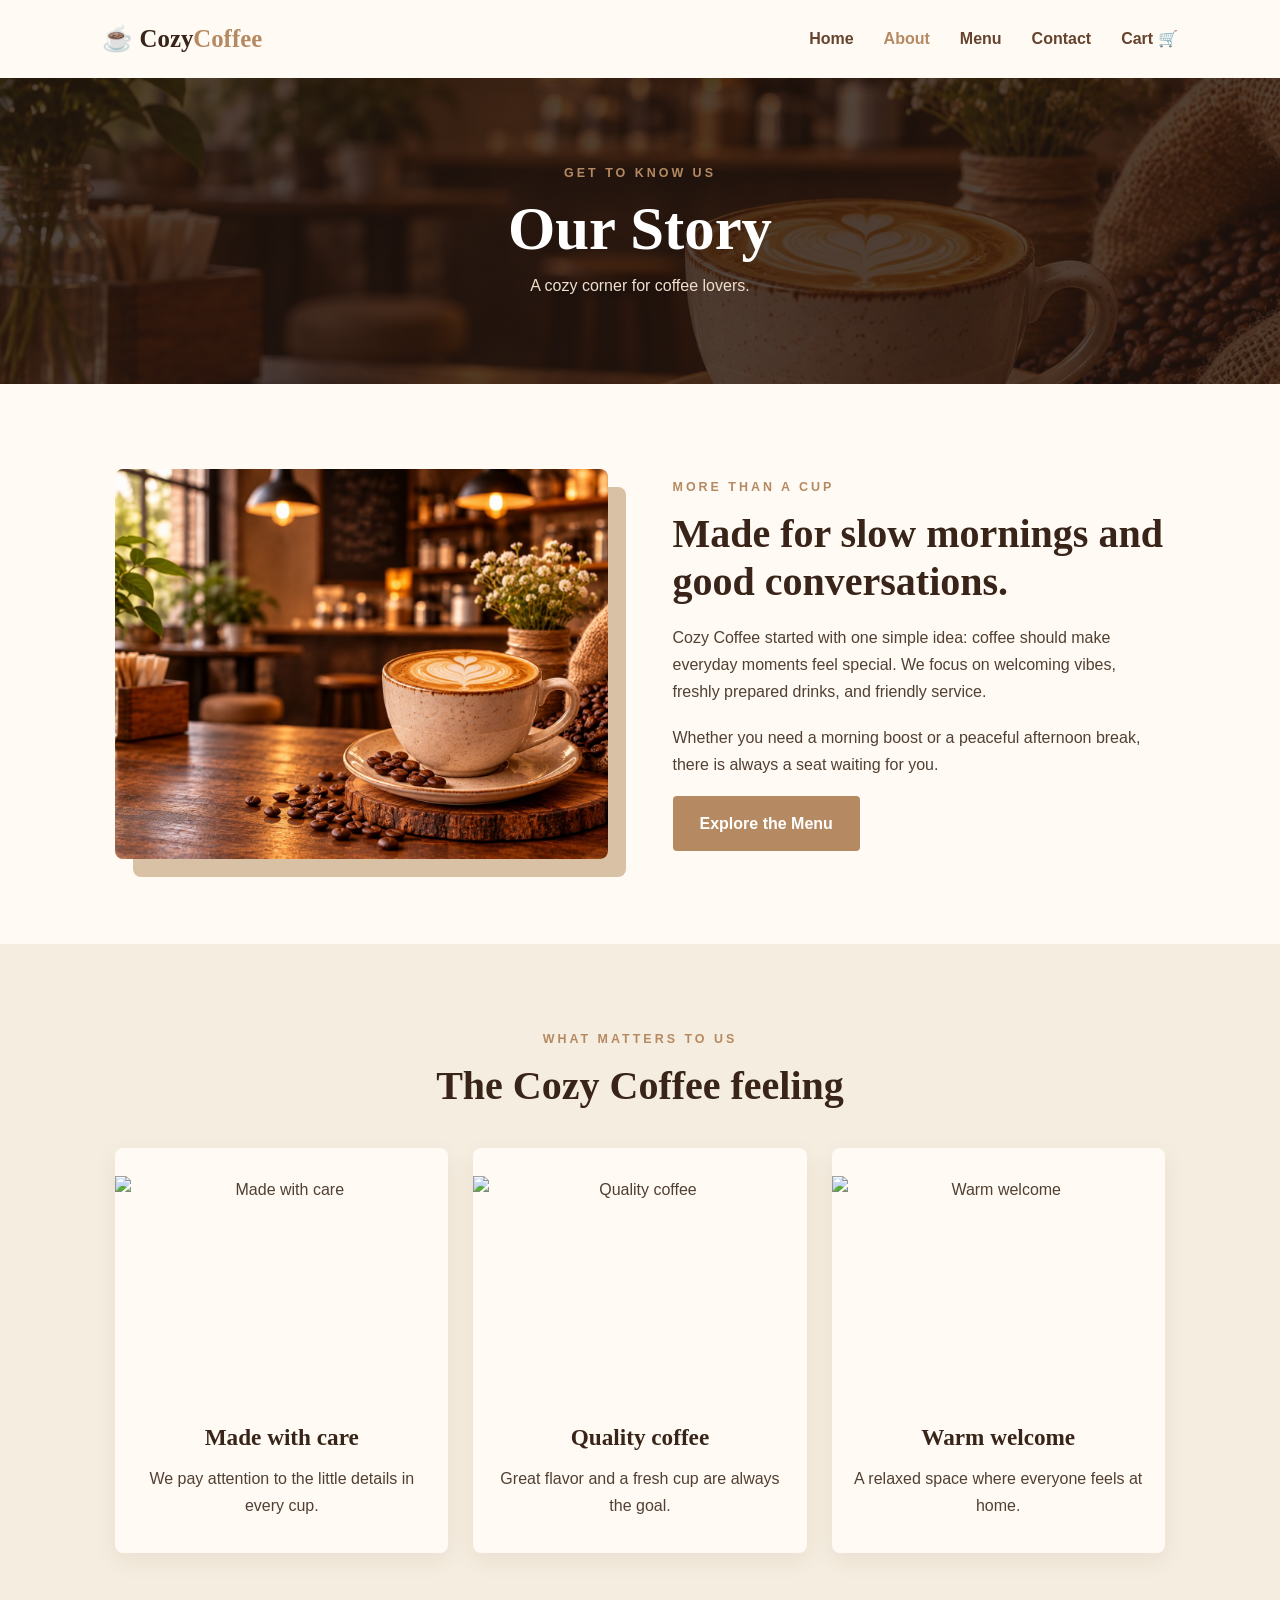
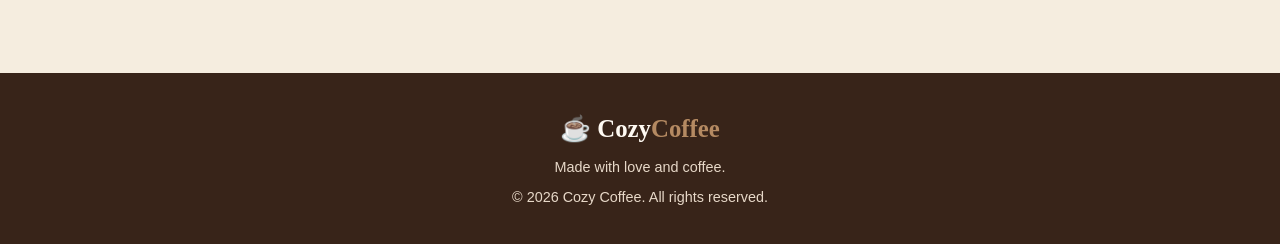
==== commit d39c0483: "Update about.html" ====
--- a/about.html
+++ b/about.html
@@ -1 +1,203 @@
-<!DOCTYPE html><html lang="en"><head><meta charset="UTF-8"><meta name="viewport" content="width=device-width, initial-scale=1.0"><title>About | Cozy Coffee</title><link rel="stylesheet" href="style.css"><script src="script.js" defer></script></head><body><header class="site-header"><a class="logo" href="index.html">☕ Cozy<span>Coffee</span></a><button class="menu-btn" id="menuBtn" aria-label="Open menu" aria-expanded="false">☰</button><nav class="nav-links" id="navLinks"><a href="index.html">Home</a><a class="active" href="about.html">About</a><a href="services.html">Menu</a><a href="contact.html">Contact</a><a href="cart.html">Cart 🛒</a></nav></header><main><section class="page-hero"><p class="eyebrow">GET TO KNOW US</p><h1>Our Story</h1><p>A cozy corner for coffee lovers.</p></section><section class="section about-preview"><div class="image-frame"><img src="coffee-shop.jpg" alt="Coffee and comfort"></div><div><p class="eyebrow">MORE THAN A CUP</p><h2>Made for slow mornings and good conversations.</h2><p>Cozy Coffee started with one simple idea: coffee should make everyday moments feel special. We focus on welcoming vibes, freshly prepared drinks, and friendly service.</p><p>Whether you need a morning boost or a peaceful afternoon break, there is always a seat waiting for you.</p><a class="btn" href="services.html">Explore the Menu</a></div></section><section class="section values"><div class="section-heading"><p class="eyebrow">WHAT MATTERS TO US</p><h2>The Cozy Coffee feeling</h2></div><div class="cards"><article class="coffee-card value-card"><div class="value-icon">♡</div><div class="card-body"><h3>Made with care</h3><p>We pay attention to the little details in every cup.</p></div></article><article class="coffee-card value-card"><div class="value-icon">☕</div><div class="card-body"><h3>Quality coffee</h3><p>Great flavor and a fresh cup are always the goal.</p></div></article><article class="coffee-card value-card"><div class="value-icon">⌂</div><div class="card-body"><h3>Warm welcome</h3><p>A relaxed space where everyone feels at home.</p></div></article></div></section></main><footer class="footer"><a class="logo" href="index.html">☕ Cozy<span>Coffee</span></a><p>Made with love and coffee.</p><p>© <span class="year"></span> Cozy Coffee. All rights reserved.</p></footer></body></html>
+<!DOCTYPE html>
+<html lang="en">
+
+<head>
+    <meta charset="UTF-8">
+    <meta name="viewport" content="width=device-width, initial-scale=1.0">
+
+    <title>About | Cozy Coffee</title>
+
+    <link rel="stylesheet" href="style.css">
+    <script src="script.js" defer></script>
+</head>
+
+<body>
+
+    <!-- HEADER -->
+
+    <header class="site-header">
+
+        <a class="logo" href="index.html">
+            ☕️ Cozy<span>Coffee</span>
+        </a>
+
+        <button class="menu-btn" id="menuBtn"
+            aria-label="Open menu" aria-expanded="false">
+            ☰
+        </button>
+
+        <nav class="nav-links" id="navLinks">
+            <a href="index.html">Home</a>
+            <a class="active" href="about.html">About</a>
+            <a href="services.html">Menu</a>
+            <a href="contact.html">Contact</a>
+            <a href="cart.html">Cart 🛒</a>
+        </nav>
+
+    </header>
+
+
+    <main>
+
+        <!-- PAGE HERO -->
+
+        <section class="page-hero">
+
+            <p class="eyebrow">GET TO KNOW US</p>
+
+            <h1>Our Story</h1>
+
+            <p>A cozy corner for coffee lovers.</p>
+
+        </section>
+
+
+        <!-- ABOUT PREVIEW -->
+
+        <section class="section about-preview">
+
+            <div class="image-frame">
+
+                <img src="coffee-shop.jpg"
+                    alt="Coffee and comfort">
+
+            </div>
+
+            <div>
+
+                <p class="eyebrow">MORE THAN A CUP</p>
+
+                <h2>
+                    Made for slow mornings and good conversations.
+                </h2>
+
+                <p>
+                    Cozy Coffee started with one simple idea:
+                    coffee should make everyday moments feel special.
+                    We focus on welcoming vibes, freshly prepared
+                    drinks, and friendly service.
+                </p>
+
+                <p>
+                    Whether you need a morning boost or a peaceful
+                    afternoon break, there is always a seat waiting
+                    for you.
+                </p>
+
+                <a class="btn" href="services.html">
+                    Explore the Menu
+                </a>
+
+            </div>
+
+        </section>
+
+
+        <!-- VALUES SECTION -->
+
+        <section class="section values">
+
+            <div class="section-heading">
+
+                <p class="eyebrow">WHAT MATTERS TO US</p>
+
+                <h2>The Cozy Coffee feeling</h2>
+
+            </div>
+
+
+            <div class="cards">
+
+
+                <!-- CARD 1 -->
+
+                <article class="coffee-card value-card">
+
+                    <img src="care.jpg"
+                        alt="Made with care">
+
+                    <div class="card-body">
+
+                        <h3>Made with care</h3>
+
+                        <p>
+                            We pay attention to the little details
+                            in every cup.
+                        </p>
+
+                    </div>
+
+                </article>
+
+
+                <!-- CARD 2 -->
+
+                <article class="coffee-card value-card">
+
+                    <img src="quality.jpg"
+                        alt="Quality coffee">
+
+                    <div class="card-body">
+
+                        <h3>Quality coffee</h3>
+
+                        <p>
+                            Great flavor and a fresh cup are
+                            always the goal.
+                        </p>
+
+                    </div>
+
+                </article>
+
+
+                <!-- CARD 3 -->
+
+                <article class="coffee-card value-card">
+
+                    <img src="welcome.jpg"
+                        alt="Warm welcome">
+
+                    <div class="card-body">
+
+                        <h3>Warm welcome</h3>
+
+                        <p>
+                            A relaxed space where everyone
+                            feels at home.
+                        </p>
+
+                    </div>
+
+                </article>
+
+
+            </div>
+
+        </section>
+
+
+    </main>
+
+
+    <!-- FOOTER -->
+
+    <footer class="footer">
+
+      <a class="logo" href="index.html">
+            ☕️ Cozy<span>Coffee</span>
+        </a>
+
+        <p>Made with love and coffee.</p>
+
+        <p>
+            © <span class="year"></span>
+            Cozy Coffee. All rights reserved.
+        </p>
+
+    </footer>
+
+
+</body>
+
+</html>
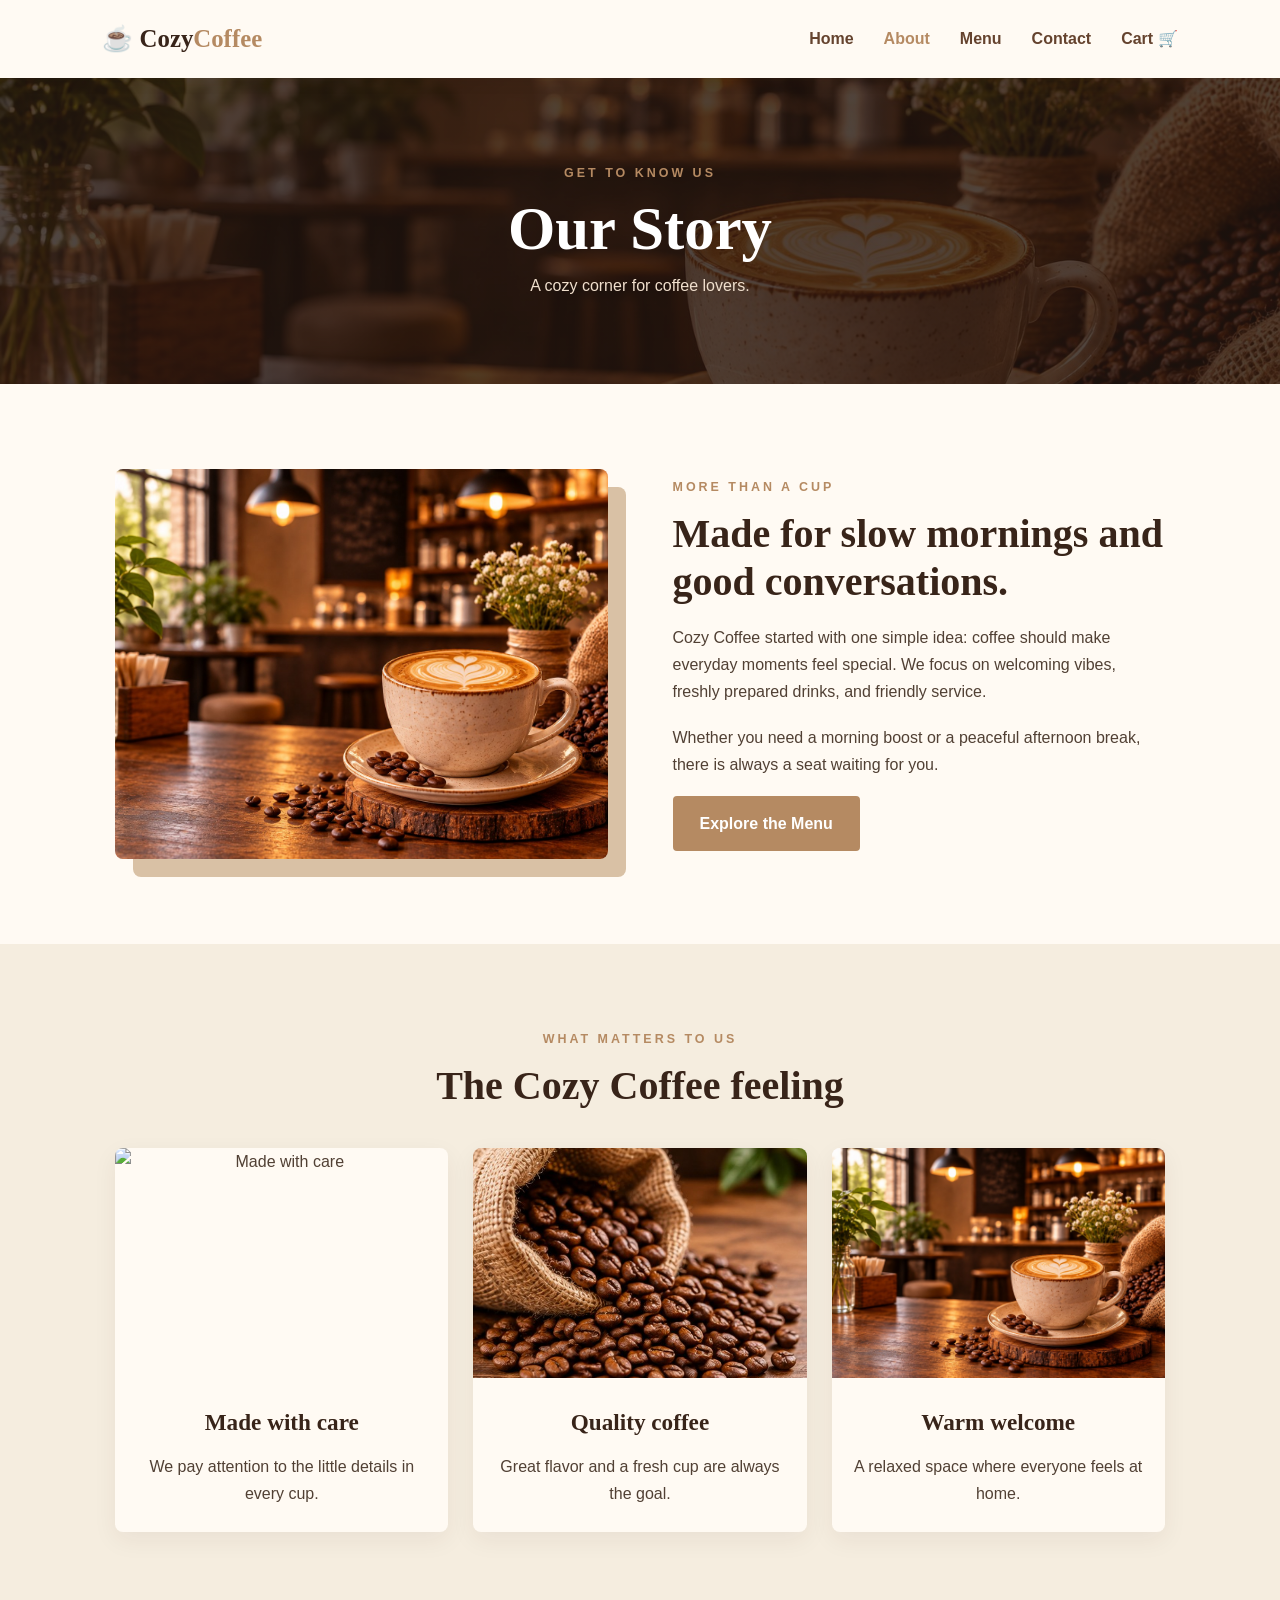
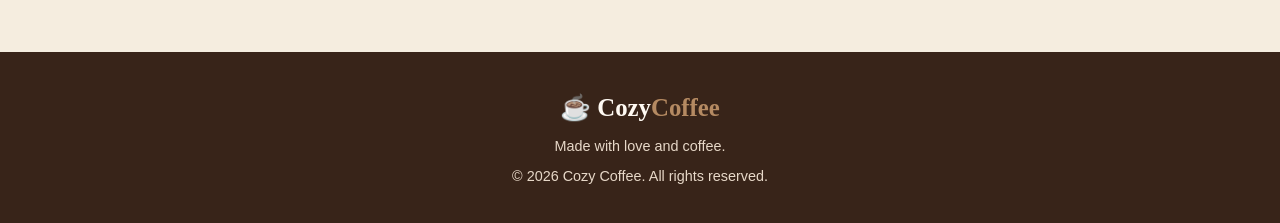
==== commit cfb42623: "Refactor comments in about.html for clarity Updated comments for clarity and consistency in the abou" ====
--- a/about.html
+++ b/about.html
@@ -14,7 +14,6 @@
 <body>
 
     <!-- HEADER -->
-
     <header class="site-header">
 
         <a class="logo" href="index.html">
@@ -40,7 +39,6 @@
     <main>
 
         <!-- PAGE HERO -->
-
         <section class="page-hero">
 
             <p class="eyebrow">GET TO KNOW US</p>
@@ -52,8 +50,7 @@
         </section>
 
 
-        <!-- ABOUT PREVIEW -->
-
+        <!-- ABOUT SECTION -->
         <section class="section about-preview">
 
             <div class="image-frame">
@@ -94,7 +91,6 @@
 
 
         <!-- VALUES SECTION -->
-
         <section class="section values">
 
             <div class="section-heading">
@@ -108,12 +104,10 @@
 
             <div class="cards">
 
-
-                <!-- CARD 1 -->
-
+                <!-- FIRST CARD -->
                 <article class="coffee-card value-card">
 
-                    <img src="care.jpg"
+                    <img src="coffee-making.jpg"
                         alt="Made with care">
 
                     <div class="card-body">
@@ -130,11 +124,10 @@
                 </article>
 
 
-                <!-- CARD 2 -->
-
+                <!-- SECOND CARD -->
                 <article class="coffee-card value-card">
 
-                    <img src="quality.jpg"
+                    <img src="coffee-beans.jpg"
                         alt="Quality coffee">
 
                     <div class="card-body">
@@ -151,11 +144,10 @@
                 </article>
 
 
-                <!-- CARD 3 -->
-
+                <!-- THIRD CARD -->
                 <article class="coffee-card value-card">
 
-                    <img src="welcome.jpg"
+                    <img src="coffee-shop.jpg"
                         alt="Warm welcome">
 
                     <div class="card-body">
@@ -171,20 +163,16 @@
 
                 </article>
 
-
             </div>
 
         </section>
-
 
     </main>
 
 
     <!-- FOOTER -->
-
     <footer class="footer">
-
-      <a class="logo" href="index.html">
+        <a class="logo" href="index.html">
             ☕️ Cozy<span>Coffee</span>
         </a>
 
@@ -197,7 +185,6 @@
 
     </footer>
 
-
 </body>
 
 </html>
--- a/style.css
+++ b/style.css
@@ -364,14 +364,31 @@
     background: var(--cream);
 }
 
+/* ABOUT VALUES CARDS */
+
 .value-card {
     text-align: center;
-    padding-top: 28px;
-}
-
-.value-icon {
-    font-size: 3rem;
-    color: var(--caramel);
+    padding: 0;
+    overflow: hidden;
+}
+
+.value-card img {
+    width: 100%;
+    height: 230px;
+    object-fit: cover;
+    display: block;
+}
+
+.value-card .card-body {
+    padding: 25px 20px;
+}
+
+.value-card h3 {
+    margin-bottom: 10px;
+}
+
+.value-card p {
+    margin-bottom: 0;
 }
 
 .menu-grid {
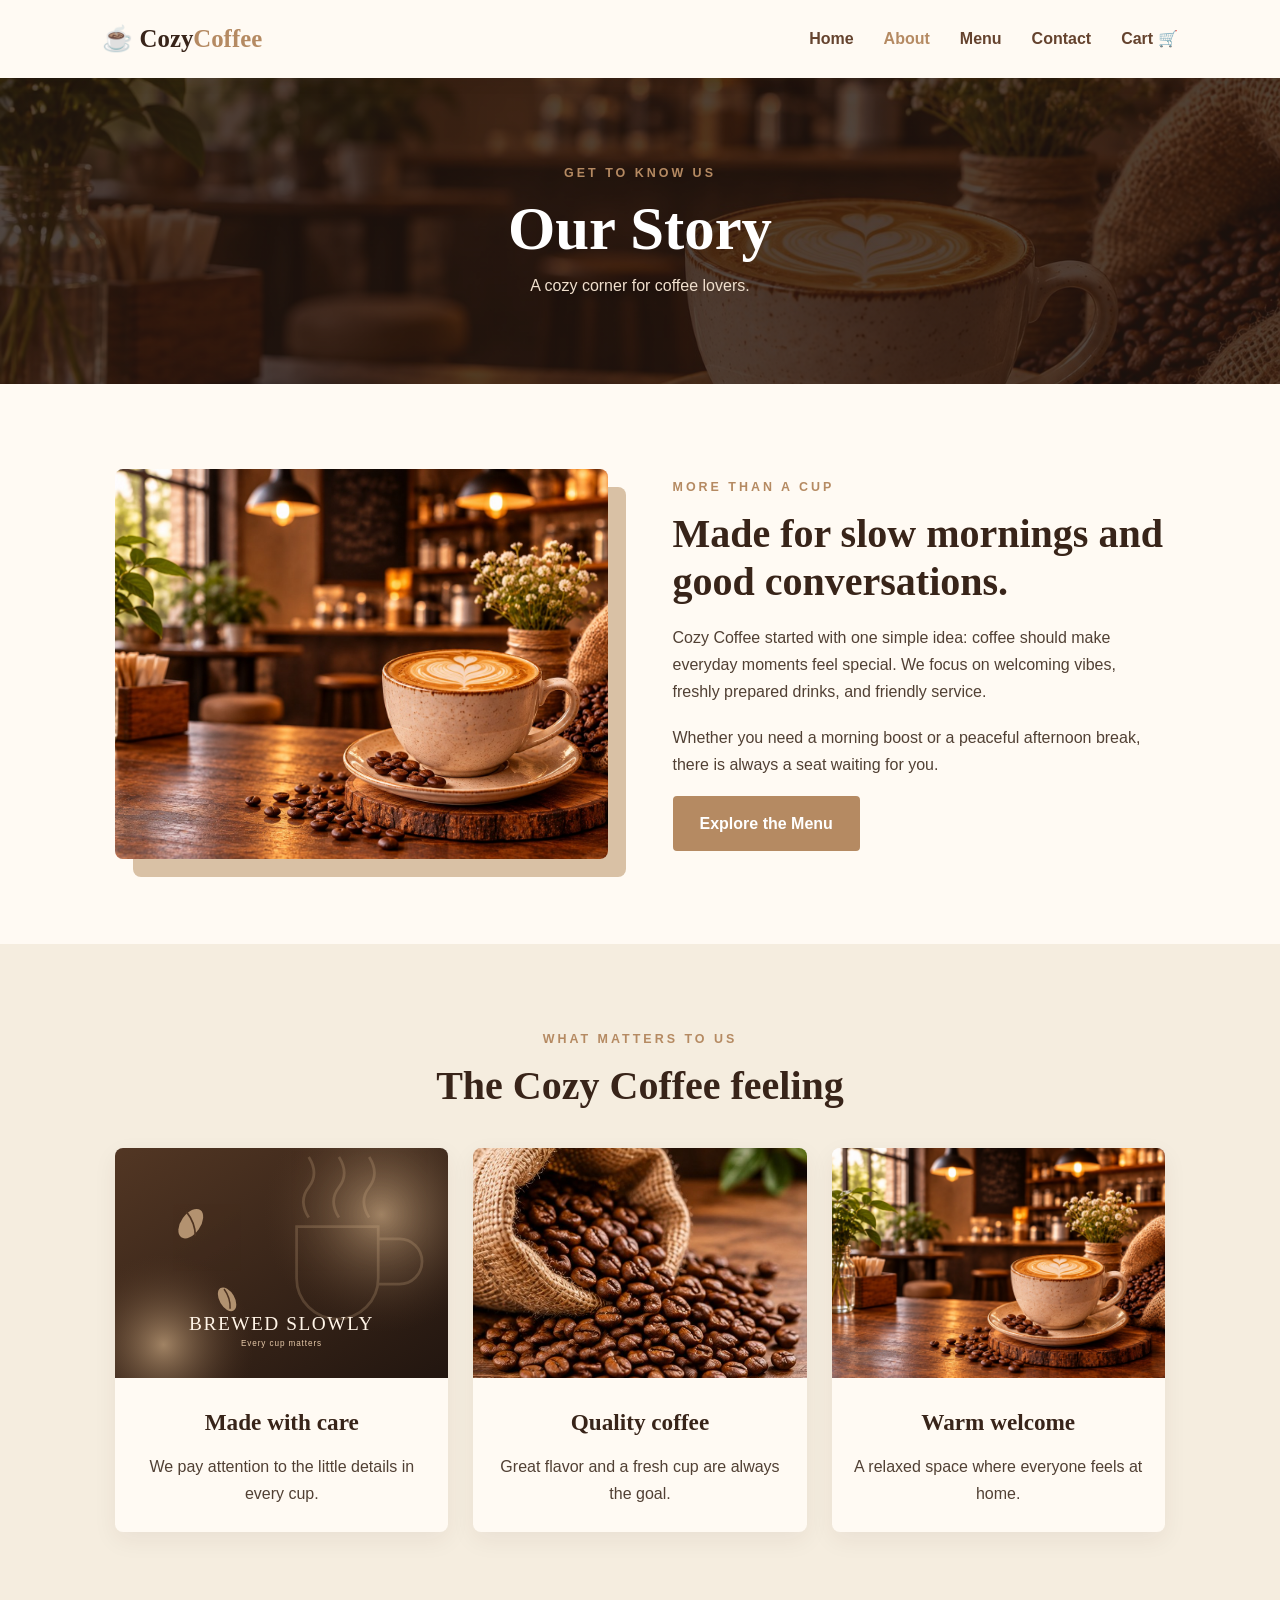
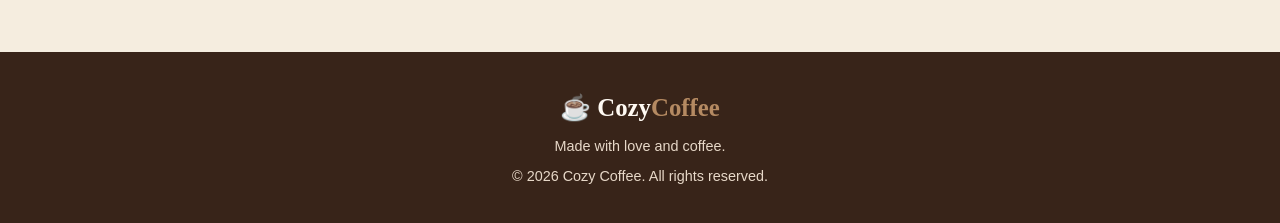
==== commit d065139d: "Replace coffee-making image format from jpg to svg" ====
--- a/about.html
+++ b/about.html
@@ -107,7 +107,7 @@
                 <!-- FIRST CARD -->
                 <article class="coffee-card value-card">
 
-                    <img src="coffee-making.jpg"
+                    <img src="coffee-making.svg"
                         alt="Made with care">
 
                     <div class="card-body">
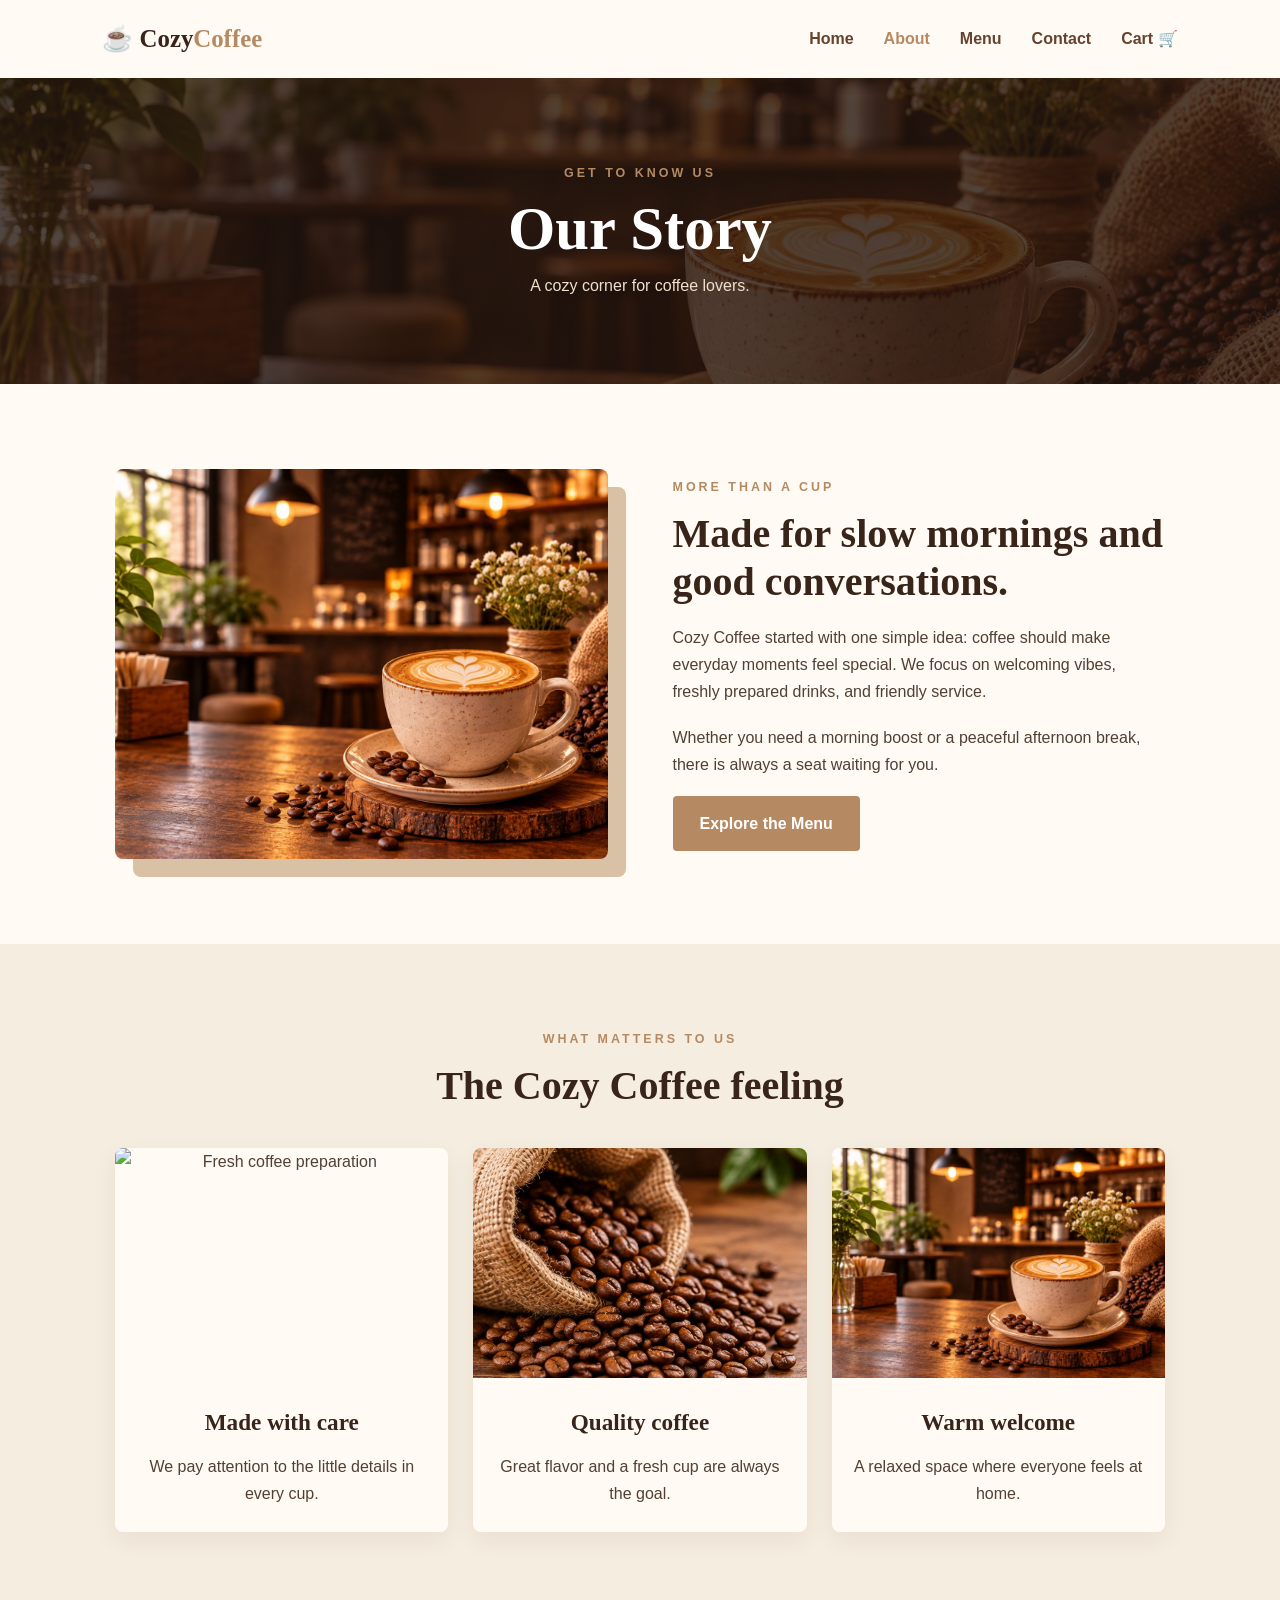
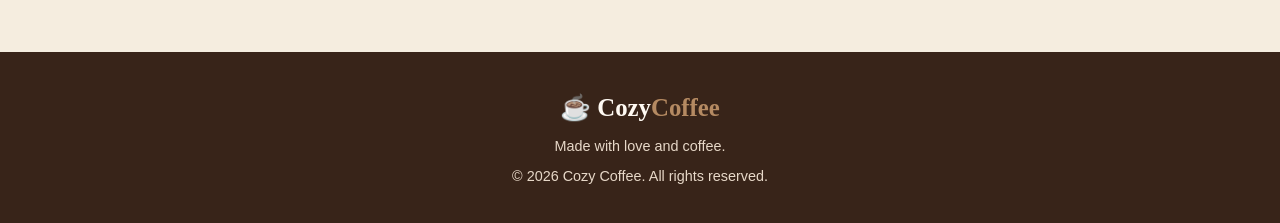
==== commit c4fc538c: "Update coffee card image source and alt text" ====
--- a/about.html
+++ b/about.html
@@ -107,8 +107,8 @@
                 <!-- FIRST CARD -->
                 <article class="coffee-card value-card">
 
-                    <img src="coffee-making.svg"
-                        alt="Made with care">
+                    <img src="care-photo.png"
+                        alt="Fresh coffee preparation">
 
                     <div class="card-body">
 
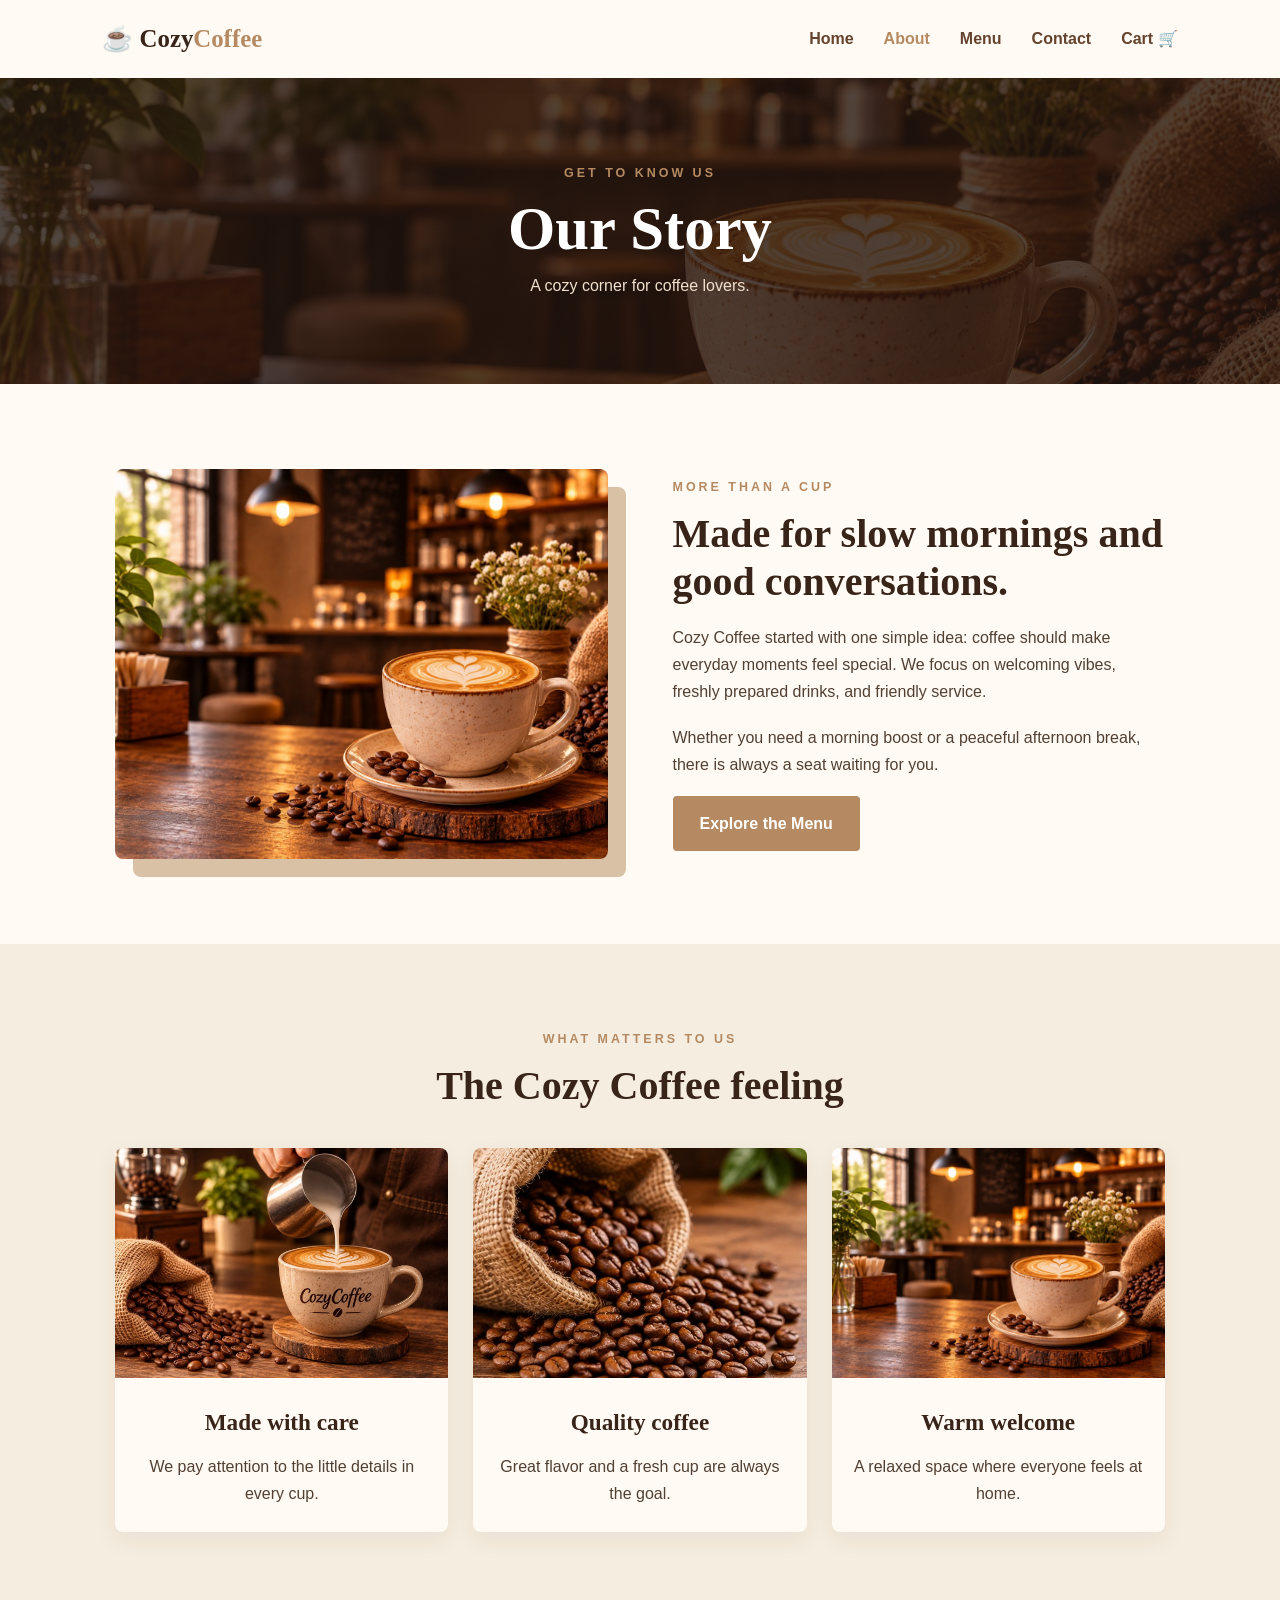
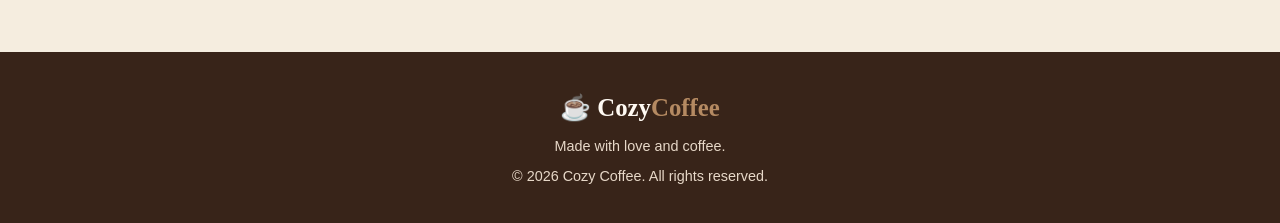
==== commit a6c52e5e: "Update about.html" ====
--- a/about.html
+++ b/about.html
@@ -107,8 +107,8 @@
                 <!-- FIRST CARD -->
                 <article class="coffee-card value-card">
 
-                    <img src="care-photo.png"
-                        alt="Fresh coffee preparation">
+                    <img src="photo_2026-11-25_01-19-13.jpg"
+                        alt="Made with care">
 
                     <div class="card-body">
 
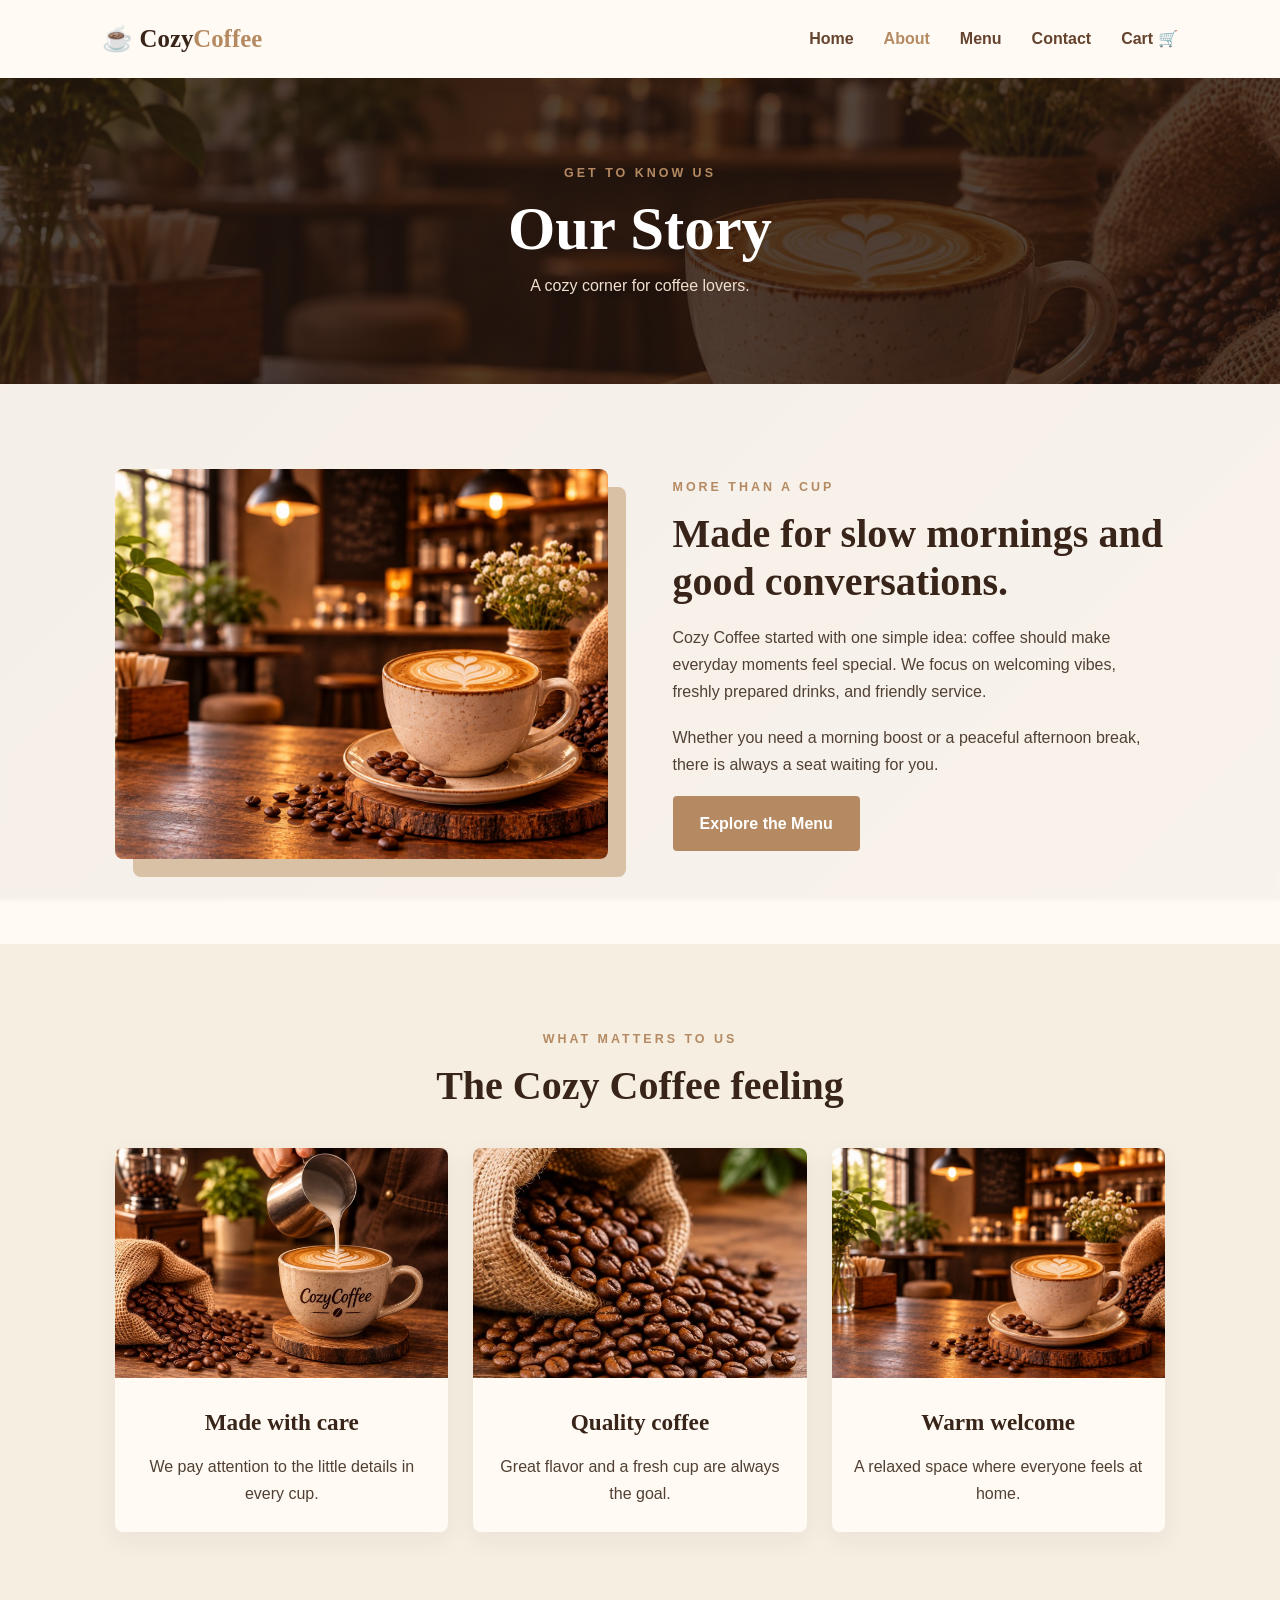
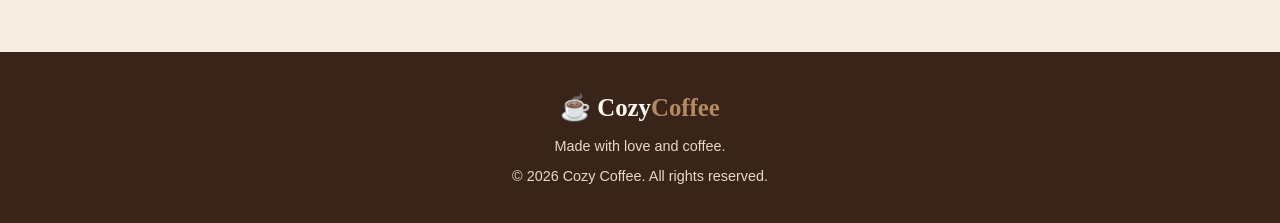
==== commit 032fed9f: "Add subtle looping coffee video background across site" ====
--- a/about.html
+++ b/about.html
@@ -12,6 +12,10 @@
 </head>
 
 <body>
+<video class="site-background-video" autoplay muted loop playsinline preload="metadata" aria-hidden="true">
+    <source src="https://raw.githubusercontent.com/frialmohamed40-design/web/main/Coffee-video%20mp4.mp4" type="video/mp4">
+</video>
+
 
     <!-- HEADER -->
     <header class="site-header">
--- a/style.css
+++ b/style.css
@@ -21,9 +21,31 @@
 
 body {
     font-family: Arial, Helvetica, sans-serif;
-    background: var(--white);
+    background: transparent;
     color: var(--text);
     line-height: 1.7;
+    position: relative;
+    isolation: isolate;
+}
+
+.site-background-video {
+    position: fixed;
+    inset: 0;
+    width: 100%;
+    height: 100%;
+    object-fit: cover;
+    object-position: center;
+    z-index: -2;
+    pointer-events: none;
+}
+
+body::before {
+    content: "";
+    position: fixed;
+    inset: 0;
+    z-index: -1;
+    pointer-events: none;
+    background: linear-gradient(135deg, rgba(35, 21, 13, .42), rgba(71, 45, 27, .30));
 }
 
 /* HEADER */
@@ -170,6 +192,8 @@
 
 .section {
     padding: 85px 9%;
+    background: rgba(255, 250, 243, .88);
+    backdrop-filter: blur(2px);
 }
 
 .about-preview {
@@ -217,7 +241,7 @@
 /* MENU CARDS */
 
 .menu-section {
-    background: var(--cream);
+    background: rgba(245, 237, 223, .91);
     text-align: center;
 }
 
@@ -253,7 +277,9 @@
 .coffee-card img {
     width: 100%;
     height: 220px;
+    aspect-ratio: 4 / 3;
     object-fit: cover;
+    object-position: center;
     display: block;
 }
 
@@ -361,7 +387,7 @@
 }
 
 .values {
-    background: var(--cream);
+    background: rgba(245, 237, 223, .91);
 }
 
 /* ABOUT VALUES CARDS */
@@ -473,6 +499,34 @@
 
 .form-message.error {
     color: #a23c2c;
+}
+
+
+/* DRINK SIZE SELECTOR */
+
+.size-label {
+    display: block;
+    color: var(--brown);
+    font-size: .9rem;
+    font-weight: bold;
+    margin: 12px 0 5px;
+}
+
+.size-select {
+    width: 100%;
+    padding: 10px 12px;
+    border: 1px solid var(--latte);
+    border-radius: 4px;
+    background: var(--white);
+    color: var(--dark);
+    font: inherit;
+    cursor: pointer;
+    margin-bottom: 8px;
+}
+
+.size-select:focus {
+    outline: 2px solid var(--caramel);
+    border-color: transparent;
 }
 
 /* MENU PRICES */
@@ -730,3 +784,194 @@
         grid-column: 2;
     }
 }
+
+
+/* COZY REWARDS */
+.rewards-panel {
+    margin-top: 18px;
+    padding: 16px;
+    background: var(--white);
+    border: 1px solid var(--latte);
+    border-left: 4px solid var(--caramel);
+    border-radius: 6px;
+}
+.rewards-panel h3 {
+    font-family: Georgia, serif;
+    color: var(--dark);
+    font-size: 1.15rem;
+    margin-bottom: 8px;
+}
+.rewards-panel p {
+    display: flex;
+    justify-content: space-between;
+    gap: 8px;
+    margin: 5px 0;
+    font-size: .9rem;
+}
+.rewards-panel strong { color: var(--coffee); }
+.rewards-panel small {
+    display: block;
+    margin-top: 8px;
+    color: var(--text);
+}
+
+
+/* CUSTOMER REVIEWS */
+.reviews-section {
+    background: rgba(255, 250, 243, .90);
+}
+.reviews-overview {
+    display: flex;
+    justify-content: center;
+    align-items: center;
+    flex-wrap: wrap;
+    gap: 12px;
+    margin: -12px 0 30px;
+    color: var(--coffee);
+}
+.reviews-overview strong {
+    color: var(--dark);
+    font-family: Georgia, serif;
+    font-size: 1.8rem;
+}
+.review-stars {
+    color: #c18b36;
+    letter-spacing: 2px;
+    font-size: 1.2rem;
+}
+.reviews-grid {
+    display: grid;
+    grid-template-columns: repeat(3, minmax(0, 1fr));
+    gap: 20px;
+    margin-bottom: 35px;
+}
+.review-card {
+    background: var(--cream);
+    border: 1px solid var(--latte);
+    border-radius: 8px;
+    padding: 22px;
+}
+.review-card h4 {
+    color: var(--dark);
+    font-family: Georgia, serif;
+    font-size: 1.15rem;
+}
+.review-card .review-stars {
+    display: block;
+    margin: 5px 0 10px;
+}
+.review-card p {
+    overflow-wrap: anywhere;
+}
+.no-reviews {
+    grid-column: 1 / -1;
+    text-align: center;
+    padding: 25px;
+    background: var(--cream);
+    border-radius: 8px;
+}
+.review-form {
+    max-width: 650px;
+    margin: 0 auto;
+    padding: 30px;
+    background: var(--cream);
+    border-radius: 8px;
+}
+.review-form h3 {
+    color: var(--dark);
+    font-family: Georgia, serif;
+    font-size: 1.7rem;
+    margin-bottom: 12px;
+}
+.review-form label {
+    display: block;
+    font-weight: bold;
+    margin: 12px 0 5px;
+}
+.review-form input,
+.review-form select,
+.review-form textarea {
+    width: 100%;
+    padding: 12px;
+    border: 1px solid var(--latte);
+    border-radius: 4px;
+    background: var(--white);
+    color: var(--text);
+    font: inherit;
+}
+.review-form input:focus,
+.review-form select:focus,
+.review-form textarea:focus {
+    outline: 2px solid var(--caramel);
+    border-color: transparent;
+}
+.review-form .btn {
+    margin-top: 16px;
+}
+.review-note {
+    color: #806b58;
+    font-size: .8rem;
+    margin-top: 10px;
+}
+@media (max-width: 800px) {
+    .reviews-grid { grid-template-columns: repeat(2, minmax(0, 1fr)); }
+}
+@media (max-width: 560px) {
+    .reviews-grid { grid-template-columns: 1fr; }
+    .review-form { padding: 22px; }
+}
+
+
+
+/* ORDER TRACKING */
+.tracking-section { background: rgba(245, 237, 223, .91); }
+.tracking-form { max-width: 650px; margin: 0 auto 24px; padding: 25px; background: var(--white); border: 1px solid var(--latte); border-radius: 8px; }
+.tracking-form label { display: block; font-weight: bold; margin-bottom: 8px; color: var(--dark); }
+.tracking-input-row { display: flex; gap: 10px; }
+.tracking-input-row input { min-width: 0; flex: 1; padding: 12px; border: 1px solid var(--latte); border-radius: 4px; background: var(--white); font: inherit; color: var(--text); }
+.tracking-result { max-width: 800px; margin: 0 auto; }
+.tracking-card { background: var(--white); border: 1px solid var(--latte); border-radius: 8px; padding: 25px; }
+.tracking-card-heading { display: flex; justify-content: space-between; align-items: center; gap: 15px; flex-wrap: wrap; }
+.tracking-label { color: var(--coffee); font-size: .75rem; letter-spacing: 2px; font-weight: bold; }
+.tracking-card h3, .tracking-card h4 { color: var(--dark); font-family: Georgia, serif; }
+.tracking-card h3 { font-size: 1.5rem; }
+.tracking-status { background: #e5eddf; color: #426b3e; padding: 6px 12px; border-radius: 20px; font-size: .85rem; font-weight: bold; }
+.tracking-date, .tracking-demo-note, .tracking-note { color: #806b58; font-size: .88rem; margin-top: 10px; }
+.tracking-progress { display: grid; grid-template-columns: repeat(4, 1fr); gap: 8px; margin: 28px 0; }
+.tracking-step { display: flex; flex-direction: column; align-items: center; gap: 8px; text-align: center; color: #9b8b7b; font-size: .82rem; }
+.tracking-step span { width: 34px; height: 34px; display: grid; place-items: center; border: 2px solid var(--latte); border-radius: 50%; font-weight: bold; }
+.tracking-step.active { color: var(--coffee); }
+.tracking-step.active span { background: var(--caramel); color: white; border-color: var(--caramel); }
+.tracking-card ul { padding-left: 22px; margin: 8px 0 14px; }
+.tracking-total { border-top: 1px solid var(--latte); padding-top: 12px; }
+.tracking-total strong { color: var(--dark); }
+.tracking-error { text-align: center; color: #a23c2c; background: var(--white); padding: 18px; border-radius: 6px; }
+.tracking-demo-note { border-top: 1px solid var(--latte); padding-top: 12px; }
+.tracking-note { text-align: center; }
+@media (max-width: 560px) {
+    .tracking-form { padding: 18px; }
+    .tracking-input-row { flex-direction: column; }
+    .tracking-input-row .btn { width: 100%; }
+    .tracking-card { padding: 18px; }
+    .tracking-progress { gap: 4px; }
+    .tracking-step { font-size: .7rem; }
+}
+
+ 
+/* PROMO CODES & DISCOUNTS */
+.coupon-panel { margin: 18px 0; padding: 16px; background: var(--white); border: 1px solid var(--latte); border-radius: 6px; }
+.coupon-panel h3 { color: var(--dark); font-family: Georgia, serif; font-size: 1.15rem; margin-bottom: 5px; }
+.coupon-panel > p { font-size: .88rem; }
+.coupon-panel label { display: block; font-weight: bold; margin: 10px 0 5px; color: var(--brown); }
+.coupon-input-row { display: flex; gap: 8px; }
+.coupon-input-row input { width: 100%; min-width: 0; padding: 10px; border: 1px solid var(--latte); border-radius: 4px; background: var(--white); color: var(--dark); font: inherit; }
+.coupon-input-row .btn { padding: 9px 14px; }
+.coupon-hint { color: #806b58; margin-top: 8px; font-size: .78rem !important; }
+.coupon-message { margin-top: 8px; font-size: .85rem; font-weight: bold; }
+.coupon-message.success { color: #426b3e; }
+.coupon-message.error { color: #a23c2c; }
+.discount-line strong { color: #426b3e; }
+@media (max-width: 560px) {
+    .coupon-input-row { flex-direction: column; }
+    .coupon-input-row .btn { width: 100%; }
+}
